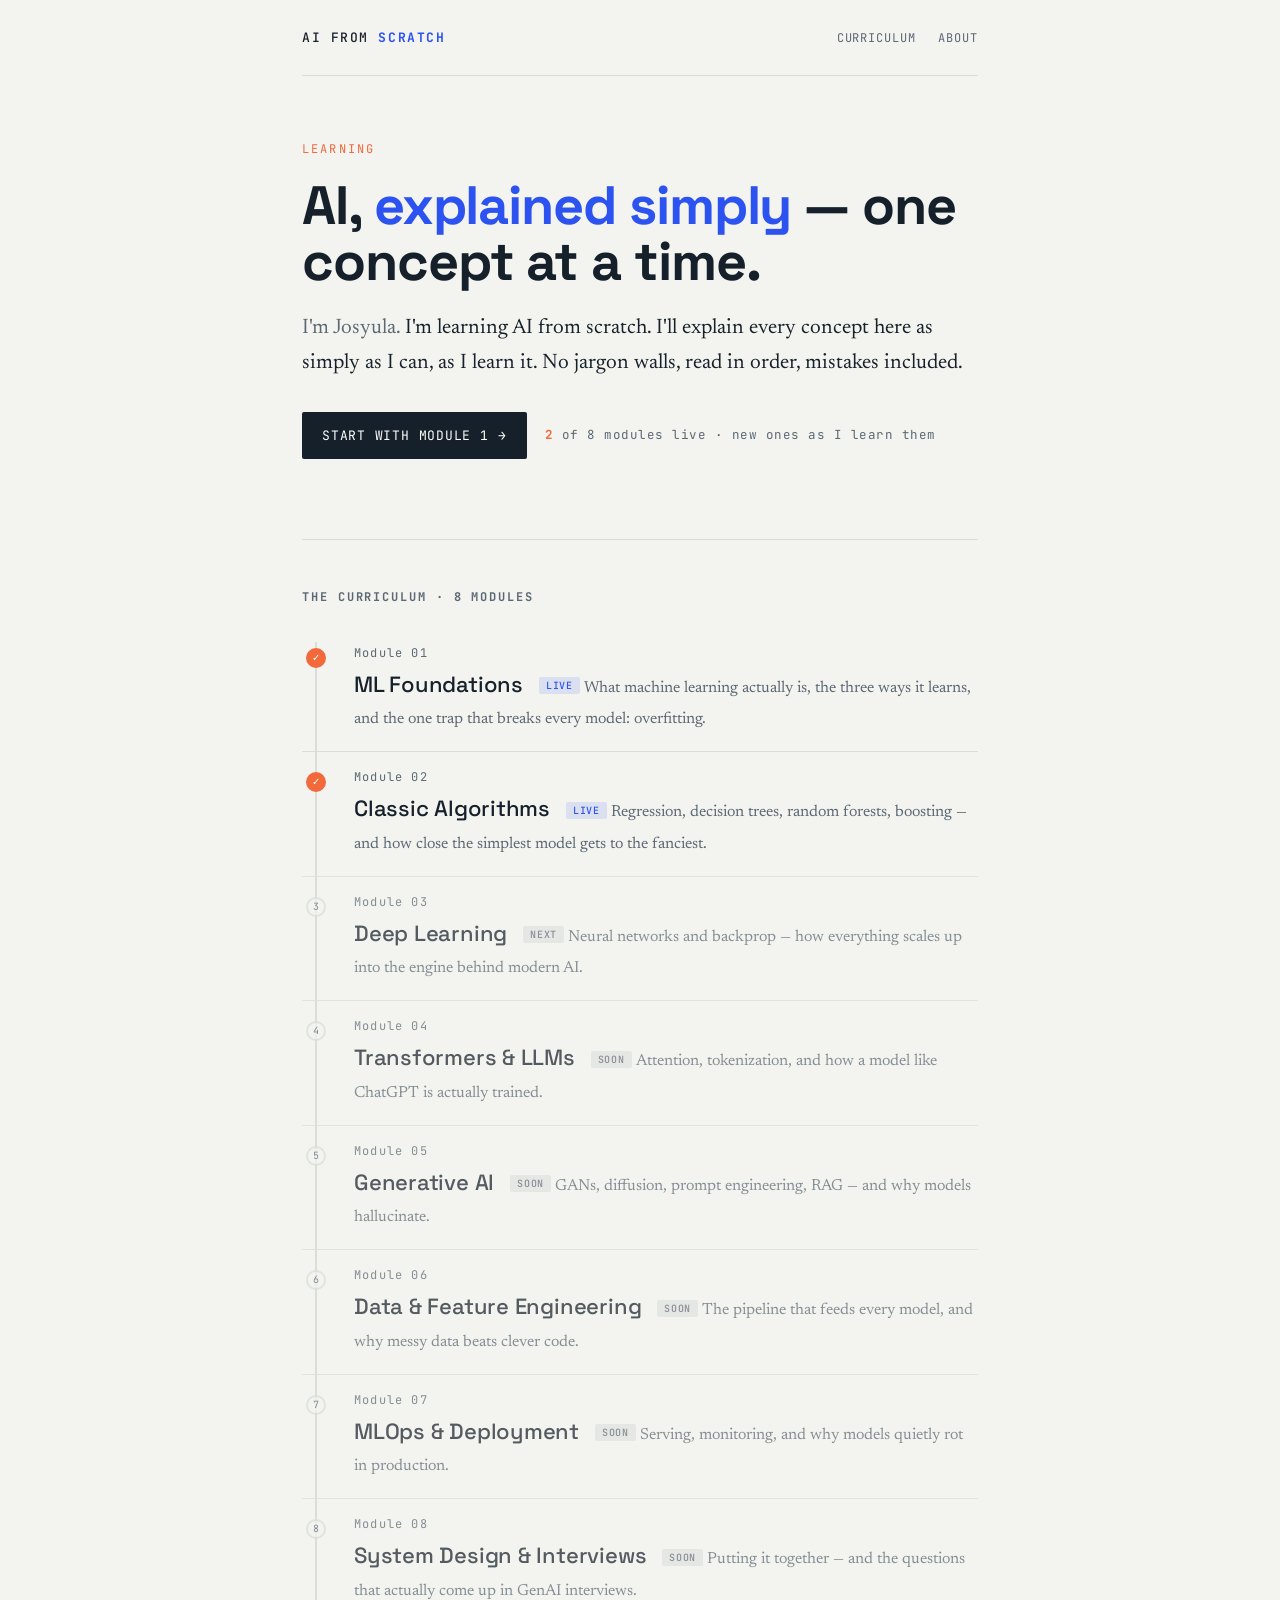
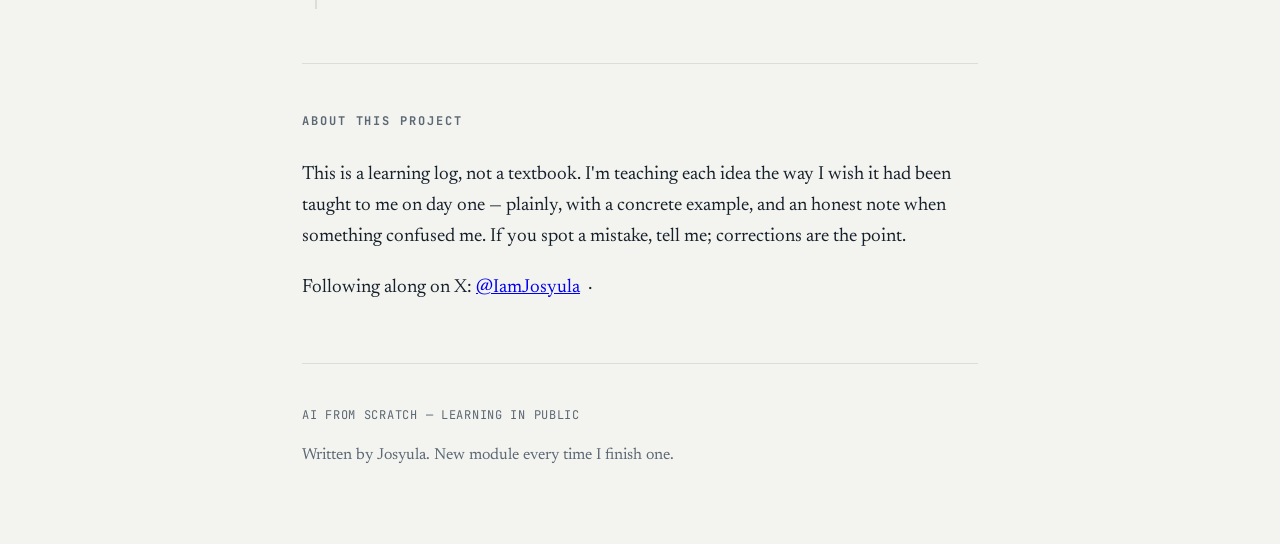
==== index.html @ a010feef "Revise author introduction in index.html Updated the eyebrow and by text to reflect the new author's" ====
<!DOCTYPE html>
<html lang="en">
<head>
<meta charset="utf-8">
<meta name="viewport" content="width=device-width, initial-scale=1">
<title>AI from scratch — explained simply | Josyula</title>
<meta name="description" content="Learning AI from zero, and writing up every concept in plain English. Read the curriculum in order.">
<meta property="og:title" content="AI from scratch — explained simply">
<meta property="og:description" content=" I'm learning AI from scratch. I'll explain every concept here as simply as I can, as I learn it. No jargon walls, read in order, mistakes included.">
<meta property="og:type" content="website">
<link rel="preconnect" href="https://fonts.googleapis.com">
<link rel="preconnect" href="https://fonts.gstatic.com" crossorigin>
<link href="https://fonts.googleapis.com/css2?family=Space+Grotesk:wght@500;700&family=Newsreader:ital,opsz,wght@0,6..72,400;0,6..72,500;1,6..72,400&family=JetBrains+Mono:wght@400;500&display=swap" rel="stylesheet">
<link rel="stylesheet" href="styles.css">
</head>
<body>
<div class="wrap">

  <header class="topbar">
    <a class="brand" href="index.html">AI&nbsp;from&nbsp;<b>scratch</b></a>
    <nav>
      <a href="#curriculum">Curriculum</a>
      <a href="#about">About</a>
    </nav>
  </header>

  <section class="hero">
    <p class="eyebrow">Learning</p>
    <h1>AI, <em>explained simply</em> — one concept at a time.</h1>
    <p class="lede">
      <span class="by">I'm Josyula.</span> I'm learning AI from scratch. I'll explain every concept here as simply as I can, as I learn it. No jargon walls, read in order, mistakes included.
    </p>
    <div class="hero-meta">
      <a class="cta" href="module-1.html">Start with Module 1 <span class="arr">→</span></a>
      <span class="progress-pill"><b>2</b> of 8 modules live · new ones as I learn them</span>
    </div>
  </section>

  <h2 class="sec-label" id="curriculum">The curriculum · 8 modules</h2>

  <nav class="route" aria-label="Curriculum modules">

    <a class="stop live" href="module-1.html">
      <span class="node">✓</span>
      <span class="mnum">Module 01</span>
      <span class="mtitle">ML Foundations <span class="tag live">Live</span></span>
      <span class="mdesc">What machine learning actually is, the three ways it learns, and the one trap that breaks every model: overfitting.</span>
    </a>

    <a class="stop live" href="module-2.html">
      <span class="node">✓</span>
      <span class="mnum">Module 02</span>
      <span class="mtitle">Classic Algorithms <span class="tag live">Live</span></span>
      <span class="mdesc">Regression, decision trees, random forests, boosting — and how close the simplest model gets to the fanciest.</span>
    </a>

    <span class="stop soon">
      <span class="node">3</span>
      <span class="mnum">Module 03</span>
      <span class="mtitle">Deep Learning <span class="tag soon">Next</span></span>
      <span class="mdesc">Neural networks and backprop — how everything scales up into the engine behind modern AI.</span>
    </span>

    <span class="stop soon">
      <span class="node">4</span>
      <span class="mnum">Module 04</span>
      <span class="mtitle">Transformers &amp; LLMs <span class="tag soon">Soon</span></span>
      <span class="mdesc">Attention, tokenization, and how a model like ChatGPT is actually trained.</span>
    </span>

    <span class="stop soon">
      <span class="node">5</span>
      <span class="mnum">Module 05</span>
      <span class="mtitle">Generative AI <span class="tag soon">Soon</span></span>
      <span class="mdesc">GANs, diffusion, prompt engineering, RAG — and why models hallucinate.</span>
    </span>

    <span class="stop soon">
      <span class="node">6</span>
      <span class="mnum">Module 06</span>
      <span class="mtitle">Data &amp; Feature Engineering <span class="tag soon">Soon</span></span>
      <span class="mdesc">The pipeline that feeds every model, and why messy data beats clever code.</span>
    </span>

    <span class="stop soon">
      <span class="node">7</span>
      <span class="mnum">Module 07</span>
      <span class="mtitle">MLOps &amp; Deployment <span class="tag soon">Soon</span></span>
      <span class="mdesc">Serving, monitoring, and why models quietly rot in production.</span>
    </span>

    <span class="stop soon">
      <span class="node">8</span>
      <span class="mnum">Module 08</span>
      <span class="mtitle">System Design &amp; Interviews <span class="tag soon">Soon</span></span>
      <span class="mdesc">Putting it together — and the questions that actually come up in GenAI interviews.</span>
    </span>

  </nav>

  <h2 class="sec-label" id="about">About this project</h2>
  <p>
    This is a learning log, not a textbook. I'm teaching each idea the way I wish it had
    been taught to me on day one — plainly, with a concrete example, and an honest note
    when something confused me. If you spot a mistake, tell me; corrections are the point.
  </p>
  <p>
    Following along on X: <a href="https://x.com">@IamJosyula</a> &nbsp;·&nbsp;
  </p>

  <footer>
    <p class="foot-mono">AI FROM SCRATCH — LEARNING IN PUBLIC</p>
    <p>Written by Josyula. New module every time I finish one.</p>
  </footer>

</div>
</body>
</html>
---- styles.css ----
/* ============================================================
   AI from scratch — design system
   Signature: the curriculum "route" — a vertical line where each
   module is a stop, filled when published, hollow when upcoming.
   Type: Space Grotesk (display) + Newsreader (reading) + JetBrains Mono (code/labels)
   ============================================================ */

:root {
  --bg:      #F3F4F0;   /* cool warm paper */
  --surface: #FCFDFB;   /* reading panels */
  --ink:     #16202A;   /* deep slate */
  --muted:   #5C6873;   /* captions, secondary */
  --accent:  #2C53F0;   /* signal blue — links, "live" */
  --warm:    #F2693C;   /* progress / done markers */
  --line:    #DBDED5;   /* hairlines */
  --code-bg: #161F2A;   /* dark code blocks */
  --code-fg: #E7EBF0;

  --maxw: 720px;
  --display: "Space Grotesk", ui-sans-serif, system-ui, sans-serif;
  --body: "Newsreader", Georgia, "Times New Roman", serif;
  --mono: "JetBrains Mono", ui-monospace, "SF Mono", Menlo, monospace;
}

* { box-sizing: border-box; }

html { scroll-behavior: smooth; }
@media (prefers-reduced-motion: reduce) {
  html { scroll-behavior: auto; }
  * { animation: none !important; transition: none !important; }
}

body {
  margin: 0;
  background: var(--bg);
  color: var(--ink);
  font-family: var(--body);
  font-size: 19px;
  line-height: 1.65;
  -webkit-font-smoothing: antialiased;
}

.wrap { max-width: var(--maxw); margin: 0 auto; padding: 0 22px; }

/* ---------- top bar ---------- */
.topbar {
  display: flex; align-items: baseline; justify-content: space-between;
  padding: 22px 0; border-bottom: 1px solid var(--line);
}
.brand {
  font-family: var(--mono);
  font-size: 13px; letter-spacing: 0.12em; text-transform: uppercase;
  color: var(--ink); text-decoration: none; font-weight: 500;
}
.brand b { color: var(--accent); }
.topbar nav a {
  font-family: var(--mono); font-size: 12px; letter-spacing: 0.08em;
  text-transform: uppercase; color: var(--muted); text-decoration: none;
  margin-left: 18px;
}
.topbar nav a:hover { color: var(--accent); }

/* ---------- hero ---------- */
.hero { padding: 64px 0 40px; }
.eyebrow {
  font-family: var(--mono); font-size: 12px; letter-spacing: 0.18em;
  text-transform: uppercase; color: var(--warm); margin: 0 0 18px;
}
.hero h1 {
  font-family: var(--display); font-weight: 700;
  font-size: clamp(34px, 6vw, 54px); line-height: 1.04;
  letter-spacing: -0.02em; margin: 0 0 22px;
}
.hero h1 em { font-style: normal; color: var(--accent); }
.lede { font-size: 21px; color: var(--ink); margin: 0 0 30px; max-width: 60ch; }
.lede .by { color: var(--muted); }

.hero-meta { display: flex; align-items: center; gap: 18px; flex-wrap: wrap; }
.cta {
  display: inline-flex; align-items: center; gap: 9px;
  background: var(--ink); color: var(--surface); text-decoration: none;
  font-family: var(--mono); font-size: 13px; letter-spacing: 0.06em;
  text-transform: uppercase; padding: 13px 20px; border-radius: 2px;
  transition: background .15s ease;
}
.cta:hover { background: var(--accent); }
.cta .arr { transition: transform .15s ease; }
.cta:hover .arr { transform: translateX(3px); }
.progress-pill {
  font-family: var(--mono); font-size: 12.5px; letter-spacing: 0.04em;
  color: var(--muted);
}
.progress-pill b { color: var(--warm); }

/* ---------- section heading ---------- */
.sec-label {
  font-family: var(--mono); font-size: 12px; letter-spacing: 0.16em;
  text-transform: uppercase; color: var(--muted);
  padding: 48px 0 8px; border-top: 1px solid var(--line); margin-top: 40px;
}

/* ---------- the route (signature) ---------- */
.route { list-style: none; margin: 12px 0 20px; padding: 0; position: relative; }
.route::before {
  content: ""; position: absolute; left: 13px; top: 14px; bottom: 14px;
  width: 2px; background: var(--line);
}
.stop {
  position: relative; padding: 16px 0 16px 52px; display: block;
  text-decoration: none; color: inherit; border-bottom: 1px dashed transparent;
}
.stop + .stop { border-top: 1px solid var(--line); }
.node {
  position: absolute; left: 4px; top: 20px; width: 20px; height: 20px;
  border-radius: 50%; background: var(--bg); border: 2px solid var(--line);
  display: grid; place-items: center;
  font-family: var(--mono); font-size: 10px; color: var(--muted); z-index: 1;
}
.stop.live .node { background: var(--warm); border-color: var(--warm); color: #fff; }
.stop .mnum {
  font-family: var(--mono); font-size: 12px; letter-spacing: 0.1em;
  color: var(--muted); display: block; margin-bottom: 2px;
}
.stop .mtitle {
  font-family: var(--display); font-weight: 500; font-size: 22px;
  letter-spacing: -0.01em;
}
.stop .mdesc { color: var(--muted); font-size: 16px; margin-top: 2px; }
.stop.live { cursor: pointer; }
.stop.live:hover .mtitle { color: var(--accent); }
.stop.soon { opacity: 0.72; }
.tag {
  font-family: var(--mono); font-size: 10px; letter-spacing: 0.08em;
  text-transform: uppercase; padding: 2px 7px; border-radius: 2px;
  vertical-align: middle; margin-left: 10px;
}
.tag.live { background: rgba(44,83,240,.12); color: var(--accent); }
.tag.soon { background: rgba(92,104,115,.12); color: var(--muted); }

/* ---------- module page ---------- */
.mhead { padding: 56px 0 8px; }
.mhead .kicker {
  font-family: var(--mono); font-size: 12px; letter-spacing: 0.16em;
  text-transform: uppercase; color: var(--warm); margin-bottom: 14px;
}
.mhead h1 {
  font-family: var(--display); font-weight: 700;
  font-size: clamp(30px, 5vw, 44px); letter-spacing: -0.02em;
  line-height: 1.06; margin: 0 0 16px;
}
.mhead .stand { font-size: 20px; color: var(--muted); max-width: 60ch; }

article h2 {
  font-family: var(--display); font-weight: 700; font-size: 26px;
  letter-spacing: -0.01em; margin: 46px 0 12px; padding-top: 8px;
}
article h3 {
  font-family: var(--display); font-weight: 500; font-size: 20px;
  margin: 28px 0 6px;
}
article p { margin: 0 0 18px; }
article strong { font-weight: 600; }
article em { color: var(--muted); font-style: italic; }
.callout {
  border-left: 3px solid var(--warm); background: var(--surface);
  padding: 14px 18px; margin: 22px 0; border-radius: 0 3px 3px 0;
  font-size: 17.5px;
}
.callout b { color: var(--warm); }

/* code */
pre {
  background: var(--code-bg); color: var(--code-fg); border-radius: 5px;
  padding: 18px 20px; overflow-x: auto; margin: 22px 0;
  font-family: var(--mono); font-size: 13.5px; line-height: 1.6;
}
code { font-family: var(--mono); font-size: 0.86em; }
p code, li code { background: rgba(44,83,240,.10); color: var(--accent); padding: 1px 5px; border-radius: 3px; }
pre code { background: none; color: inherit; padding: 0; }

/* the output table look */
.result { font-family: var(--mono); font-size: 13px; }

/* Q&A */
.qa { border-top: 1px solid var(--line); padding: 18px 0; }
.qa .q { font-family: var(--display); font-weight: 500; font-size: 18px; margin: 0 0 8px; }
.qa .q::before { content: "Q "; color: var(--warm); font-family: var(--mono); font-size: 13px; }
.qa .a { margin: 0; color: var(--ink); }

/* module nav */
.mnav { display: flex; justify-content: space-between; gap: 14px;
  border-top: 1px solid var(--line); margin-top: 50px; padding: 26px 0 10px; }
.mnav a {
  font-family: var(--mono); font-size: 12.5px; letter-spacing: 0.04em;
  color: var(--accent); text-decoration: none;
}
.mnav a:hover { text-decoration: underline; }
.mnav span { color: var(--muted); font-family: var(--mono); font-size: 12.5px; }

/* ---------- footer ---------- */
footer {
  border-top: 1px solid var(--line); margin-top: 60px; padding: 30px 0 60px;
  color: var(--muted); font-size: 16px;
}
footer a { color: var(--accent); text-decoration: none; }
footer a:hover { text-decoration: underline; }
.foot-mono { font-family: var(--mono); font-size: 12px; letter-spacing: 0.06em; }

/* focus visibility */
a:focus-visible, .cta:focus-visible {
  outline: 2px solid var(--accent); outline-offset: 3px; border-radius: 2px;
}

@media (max-width: 540px) {
  body { font-size: 18px; }
  .topbar nav a:first-child { margin-left: 0; }
  .hero { padding: 44px 0 30px; }
}
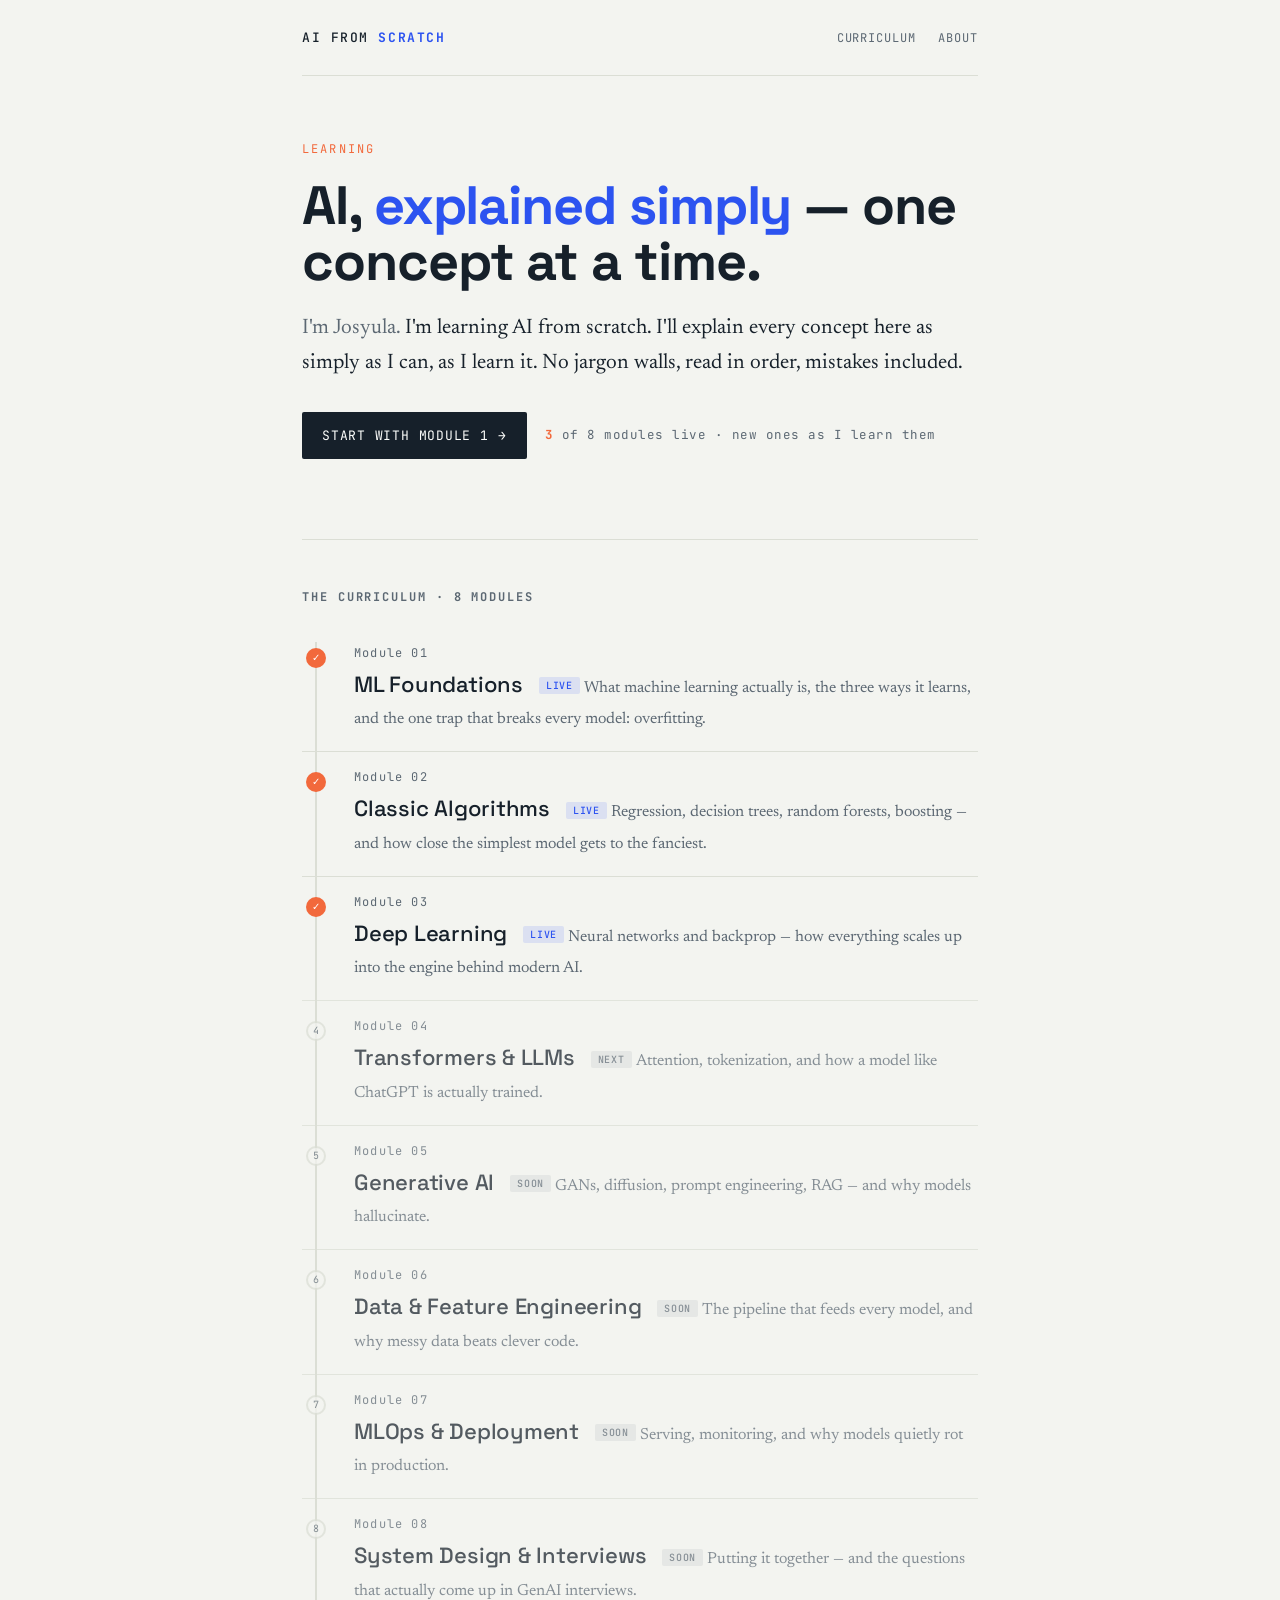
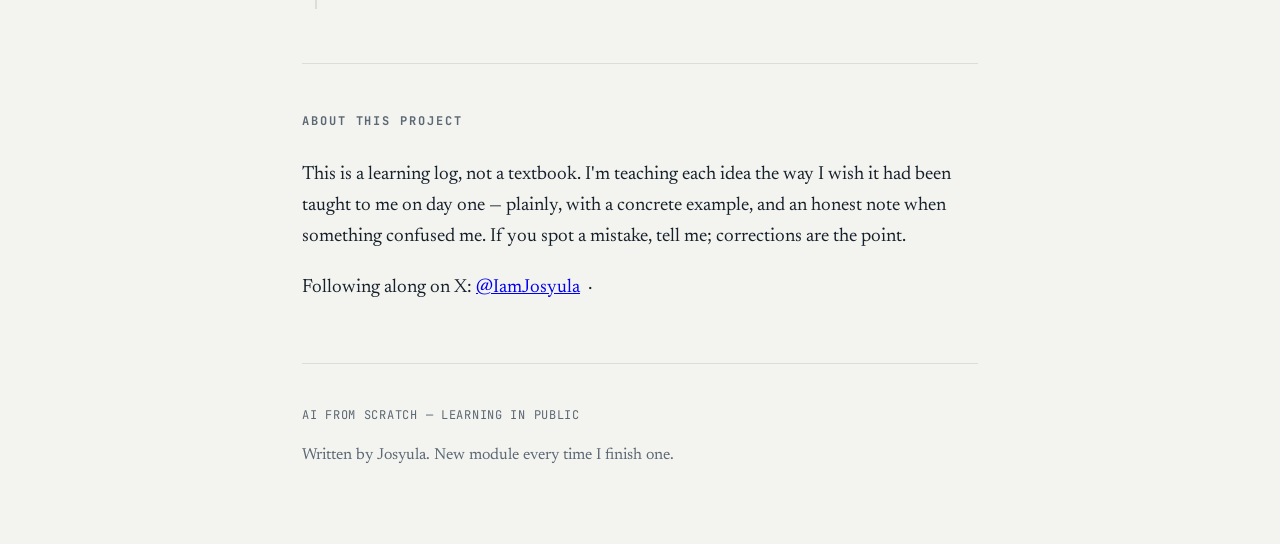
==== commit 9dab5a59: "Add Module 3: Deep Learning with runnable neural-nets notebook Publish the next curriculum lesson — " ====
--- a/index.html
+++ b/index.html
@@ -32,7 +32,7 @@
     </p>
     <div class="hero-meta">
       <a class="cta" href="module-1.html">Start with Module 1 <span class="arr">→</span></a>
-      <span class="progress-pill"><b>2</b> of 8 modules live · new ones as I learn them</span>
+      <span class="progress-pill"><b>3</b> of 8 modules live · new ones as I learn them</span>
     </div>
   </section>
 
@@ -54,17 +54,17 @@
       <span class="mdesc">Regression, decision trees, random forests, boosting — and how close the simplest model gets to the fanciest.</span>
     </a>
 
-    <span class="stop soon">
-      <span class="node">3</span>
+    <a class="stop live" href="module-3.html">
+      <span class="node">✓</span>
       <span class="mnum">Module 03</span>
-      <span class="mtitle">Deep Learning <span class="tag soon">Next</span></span>
+      <span class="mtitle">Deep Learning <span class="tag live">Live</span></span>
       <span class="mdesc">Neural networks and backprop — how everything scales up into the engine behind modern AI.</span>
-    </span>
+    </a>
 
     <span class="stop soon">
       <span class="node">4</span>
       <span class="mnum">Module 04</span>
-      <span class="mtitle">Transformers &amp; LLMs <span class="tag soon">Soon</span></span>
+      <span class="mtitle">Transformers &amp; LLMs <span class="tag soon">Next</span></span>
       <span class="mdesc">Attention, tokenization, and how a model like ChatGPT is actually trained.</span>
     </span>
 
@@ -105,7 +105,7 @@
     when something confused me. If you spot a mistake, tell me; corrections are the point.
   </p>
   <p>
-    Following along on X: <a href="https://x.com">@IamJosyula</a> &nbsp;·&nbsp;
+    Following along on X: <a href="https://x.com/IamJosyula">@IamJosyula</a> &nbsp;·&nbsp;
   </p>
 
   <footer>
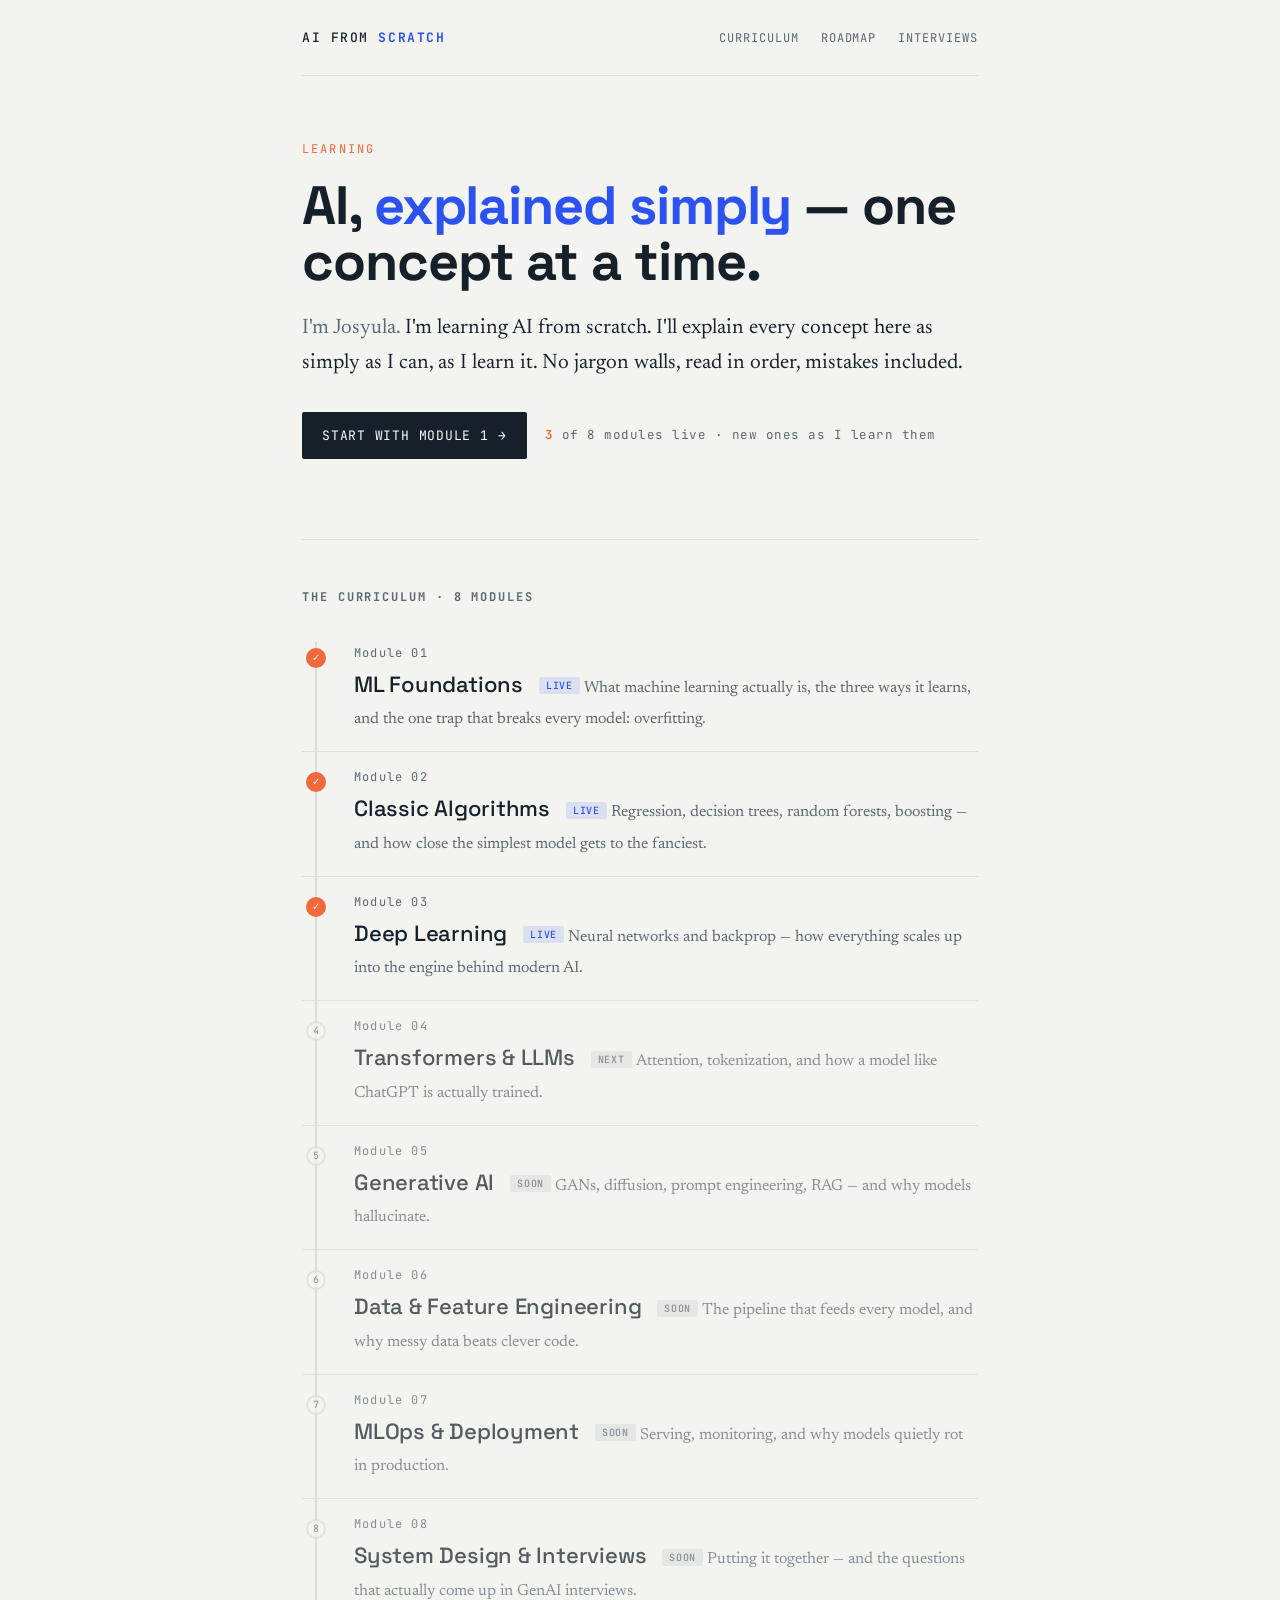
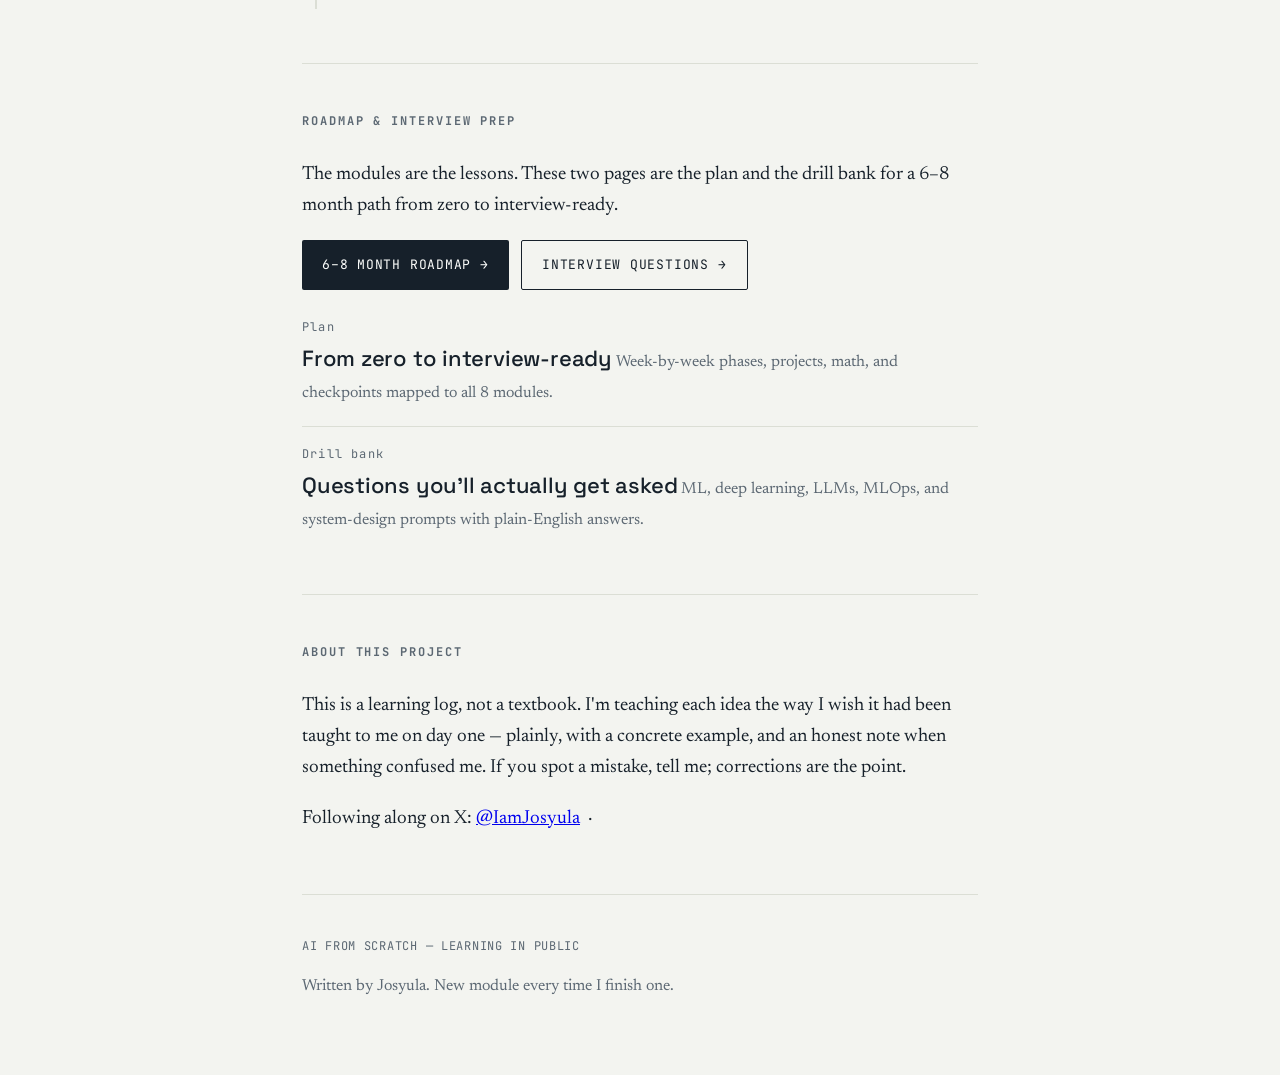
==== commit 67f8be4a: "Add roadmap and interview-questions pages linked from home Publish a 6–8 month interview-ready learn" ====
--- a/index.html
+++ b/index.html
@@ -20,7 +20,8 @@
     <a class="brand" href="index.html">AI&nbsp;from&nbsp;<b>scratch</b></a>
     <nav>
       <a href="#curriculum">Curriculum</a>
-      <a href="#about">About</a>
+      <a href="roadmap.html">Roadmap</a>
+      <a href="interview.html">Interviews</a>
     </nav>
   </header>
 
@@ -98,6 +99,28 @@
 
   </nav>
 
+  <h2 class="sec-label" id="plan">Roadmap &amp; interview prep</h2>
+  <p>
+    The modules are the lessons. These two pages are the plan and the drill bank for a
+    6–8 month path from zero to interview-ready.
+  </p>
+  <div class="cta-row">
+    <a class="cta" href="roadmap.html">6–8 month roadmap <span class="arr">→</span></a>
+    <a class="cta secondary" href="interview.html">Interview questions <span class="arr">→</span></a>
+  </div>
+  <div>
+    <a class="link-block" href="roadmap.html">
+      <span class="mnum">Plan</span>
+      <span class="mtitle">From zero to interview-ready</span>
+      <span class="mdesc">Week-by-week phases, projects, math, and checkpoints mapped to all 8 modules.</span>
+    </a>
+    <a class="link-block" href="interview.html">
+      <span class="mnum">Drill bank</span>
+      <span class="mtitle">Questions you’ll actually get asked</span>
+      <span class="mdesc">ML, deep learning, LLMs, MLOps, and system-design prompts with plain-English answers.</span>
+    </a>
+  </div>
+
   <h2 class="sec-label" id="about">About this project</h2>
   <p>
     This is a learning log, not a textbook. I'm teaching each idea the way I wish it had
--- a/styles.css
+++ b/styles.css
@@ -206,6 +206,67 @@
 footer a:hover { text-decoration: underline; }
 .foot-mono { font-family: var(--mono); font-size: 12px; letter-spacing: 0.06em; }
 
+/* ---------- roadmap / interview pages ---------- */
+.toc {
+  list-style: none; margin: 8px 0 28px; padding: 0;
+  border: 1px solid var(--line); background: var(--surface);
+  padding: 14px 18px;
+}
+.toc li {
+  font-family: var(--mono); font-size: 13px; letter-spacing: 0.02em;
+  padding: 6px 0; border-top: 1px solid var(--line);
+}
+.toc li:first-child { border-top: none; }
+.toc a { color: var(--accent); text-decoration: none; }
+.toc a:hover { text-decoration: underline; }
+
+.plan-list {
+  margin: 0 0 18px; padding-left: 1.15em;
+}
+.plan-list li { margin: 0 0 8px; }
+
+.phase-meta {
+  display: inline-block; margin-left: 8px;
+  font-family: var(--mono); font-size: 12px; font-weight: 500;
+  letter-spacing: 0.04em; color: var(--muted); vertical-align: middle;
+}
+
+.source-link {
+  float: right; font-family: var(--mono); font-size: 12px; font-weight: 500;
+  letter-spacing: 0.04em; color: var(--accent); text-decoration: none;
+  margin-top: 8px;
+}
+.source-link:hover { text-decoration: underline; }
+
+.topic-note {
+  color: var(--muted); font-size: 17px; margin: -4px 0 18px;
+}
+
+.cta-row {
+  display: flex; flex-wrap: wrap; gap: 12px; margin: 8px 0 10px;
+}
+.cta.secondary {
+  background: transparent; color: var(--ink);
+  border: 1px solid var(--ink);
+}
+.cta.secondary:hover { background: var(--ink); color: var(--surface); }
+
+.link-block {
+  display: block; text-decoration: none; color: inherit;
+  padding: 18px 0; border-top: 1px solid var(--line);
+}
+.link-block:first-of-type { border-top: none; }
+.link-block .mnum {
+  font-family: var(--mono); font-size: 12px; letter-spacing: 0.1em;
+  color: var(--muted); display: block; margin-bottom: 2px;
+}
+.link-block .mtitle {
+  font-family: var(--display); font-weight: 500; font-size: 22px;
+  letter-spacing: -0.01em; color: var(--ink);
+}
+.link-block:hover .mtitle { color: var(--accent); }
+.link-block .mdesc { color: var(--muted); font-size: 16px; margin-top: 2px; }
+
 /* focus visibility */
 a:focus-visible, .cta:focus-visible {
   outline: 2px solid var(--accent); outline-offset: 3px; border-radius: 2px;
@@ -213,6 +274,8 @@
 
 @media (max-width: 540px) {
   body { font-size: 18px; }
+  .topbar nav a { margin-left: 12px; font-size: 11px; }
   .topbar nav a:first-child { margin-left: 0; }
   .hero { padding: 44px 0 30px; }
-}
+  .source-link { float: none; display: block; margin: 0 0 8px; }
+}
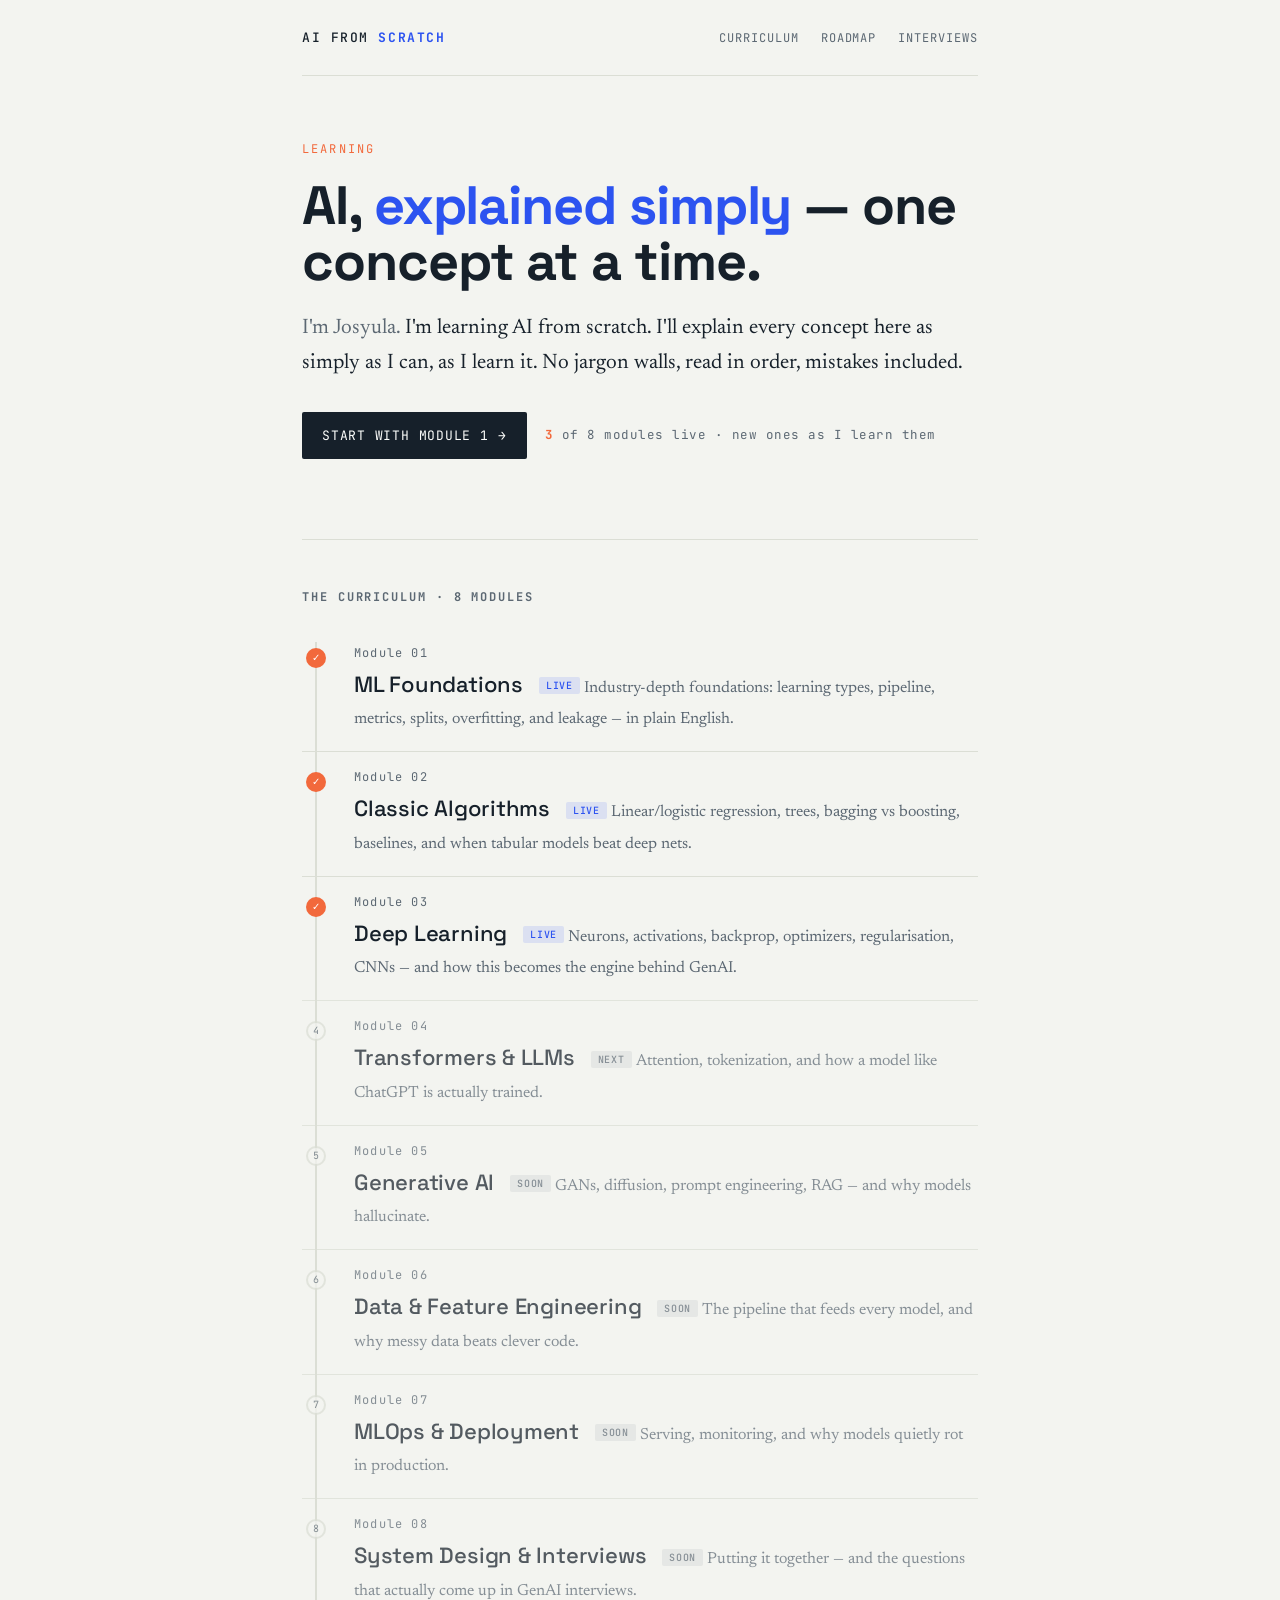
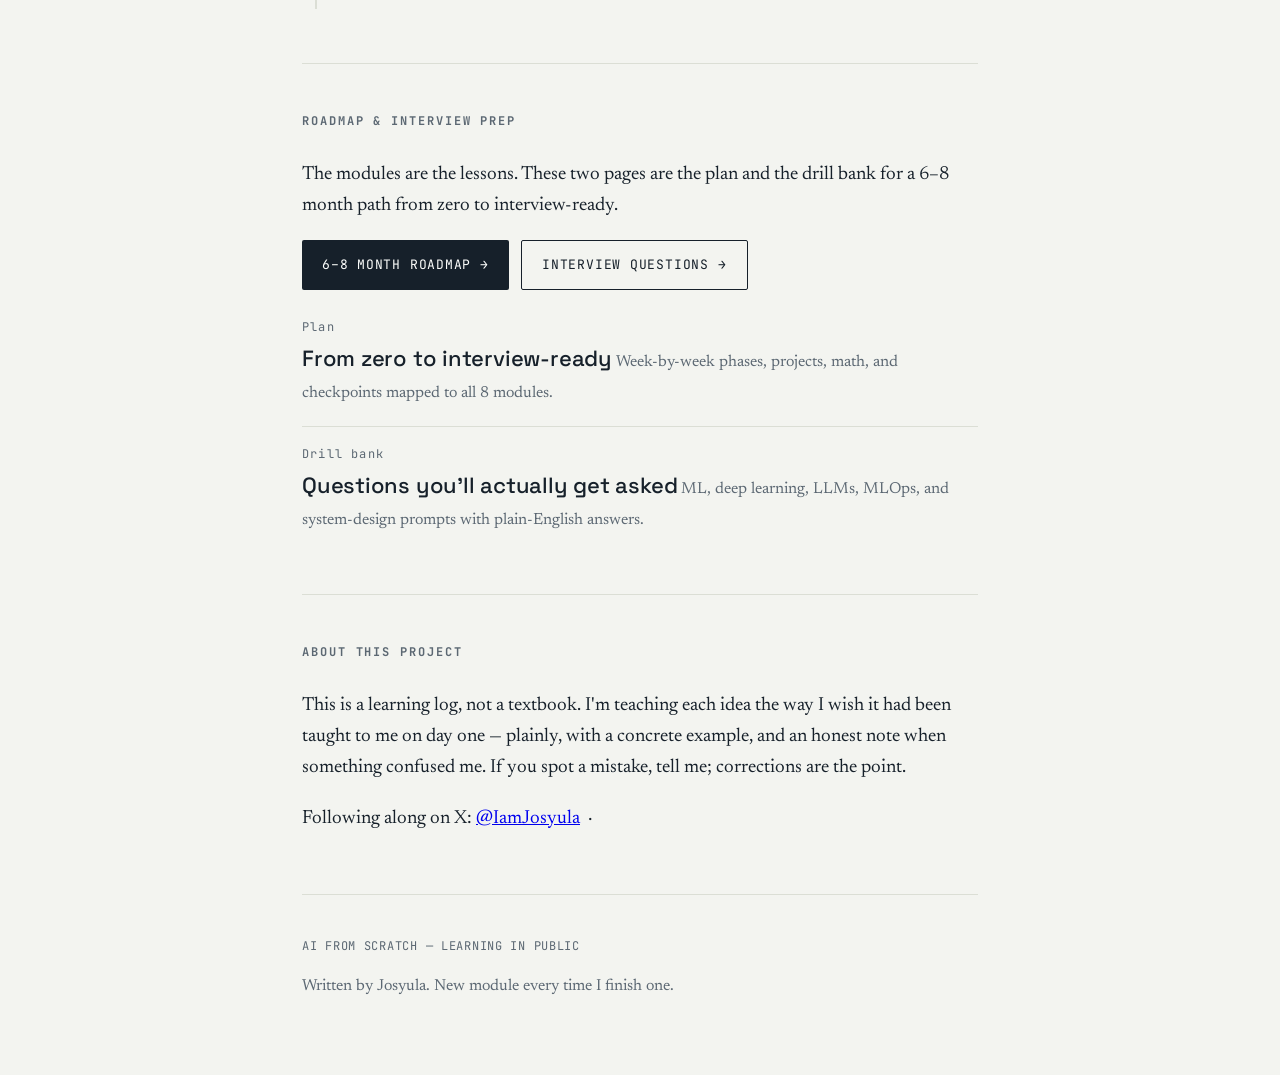
==== commit 0d736f1c: "Revamp Modules 1–3 with industry-depth, plain-English notes Expand foundations (pipeline, metrics, l" ====
--- a/index.html
+++ b/index.html
@@ -45,21 +45,21 @@
       <span class="node">✓</span>
       <span class="mnum">Module 01</span>
       <span class="mtitle">ML Foundations <span class="tag live">Live</span></span>
-      <span class="mdesc">What machine learning actually is, the three ways it learns, and the one trap that breaks every model: overfitting.</span>
+      <span class="mdesc">Industry-depth foundations: learning types, pipeline, metrics, splits, overfitting, and leakage — in plain English.</span>
     </a>
 
     <a class="stop live" href="module-2.html">
       <span class="node">✓</span>
       <span class="mnum">Module 02</span>
       <span class="mtitle">Classic Algorithms <span class="tag live">Live</span></span>
-      <span class="mdesc">Regression, decision trees, random forests, boosting — and how close the simplest model gets to the fanciest.</span>
+      <span class="mdesc">Linear/logistic regression, trees, bagging vs boosting, baselines, and when tabular models beat deep nets.</span>
     </a>
 
     <a class="stop live" href="module-3.html">
       <span class="node">✓</span>
       <span class="mnum">Module 03</span>
       <span class="mtitle">Deep Learning <span class="tag live">Live</span></span>
-      <span class="mdesc">Neural networks and backprop — how everything scales up into the engine behind modern AI.</span>
+      <span class="mdesc">Neurons, activations, backprop, optimizers, regularisation, CNNs — and how this becomes the engine behind GenAI.</span>
     </a>
 
     <span class="stop soon">
--- a/styles.css
+++ b/styles.css
@@ -168,6 +168,22 @@
 }
 .callout b { color: var(--warm); }
 
+/* Colab / run CTA */
+.run-btn {
+  display: inline-flex; align-items: center; gap: 10px;
+  margin: 8px 0 6px; padding: 12px 18px;
+  background: var(--accent); color: #fff; text-decoration: none;
+  font-family: var(--mono); font-size: 13px; letter-spacing: 0.04em;
+  text-transform: uppercase; border-radius: 2px;
+  transition: filter .15s ease;
+}
+.run-btn:hover { filter: brightness(1.08); }
+.run-btn .play { font-size: 12px; }
+.run-note {
+  font-family: var(--mono); font-size: 12.5px; letter-spacing: 0.02em;
+  color: var(--muted); margin: 0 0 18px;
+}
+
 /* code */
 pre {
   background: var(--code-bg); color: var(--code-fg); border-radius: 5px;
@@ -267,6 +283,36 @@
 .link-block:hover .mtitle { color: var(--accent); }
 .link-block .mdesc { color: var(--muted); font-size: 16px; margin-top: 2px; }
 
+/* concept checklist (roadmap) */
+.concept-list {
+  margin: 12px 0 22px;
+  border-top: 1px solid var(--line);
+}
+.concept {
+  display: flex; align-items: baseline; justify-content: space-between;
+  gap: 14px; flex-wrap: wrap;
+  padding: 11px 0;
+  border-bottom: 1px solid var(--line);
+}
+.concept-name {
+  flex: 1 1 220px;
+  font-size: 17px;
+  line-height: 1.4;
+}
+.concept-links {
+  flex: 0 0 auto;
+  display: inline-flex; align-items: center; gap: 12px;
+  font-family: var(--mono); font-size: 12px; letter-spacing: 0.04em;
+  text-transform: uppercase;
+}
+.concept-links a {
+  color: var(--accent); text-decoration: none;
+}
+.concept-links a:hover { text-decoration: underline; }
+.soon-label {
+  color: var(--muted);
+}
+
 /* focus visibility */
 a:focus-visible, .cta:focus-visible {
   outline: 2px solid var(--accent); outline-offset: 3px; border-radius: 2px;
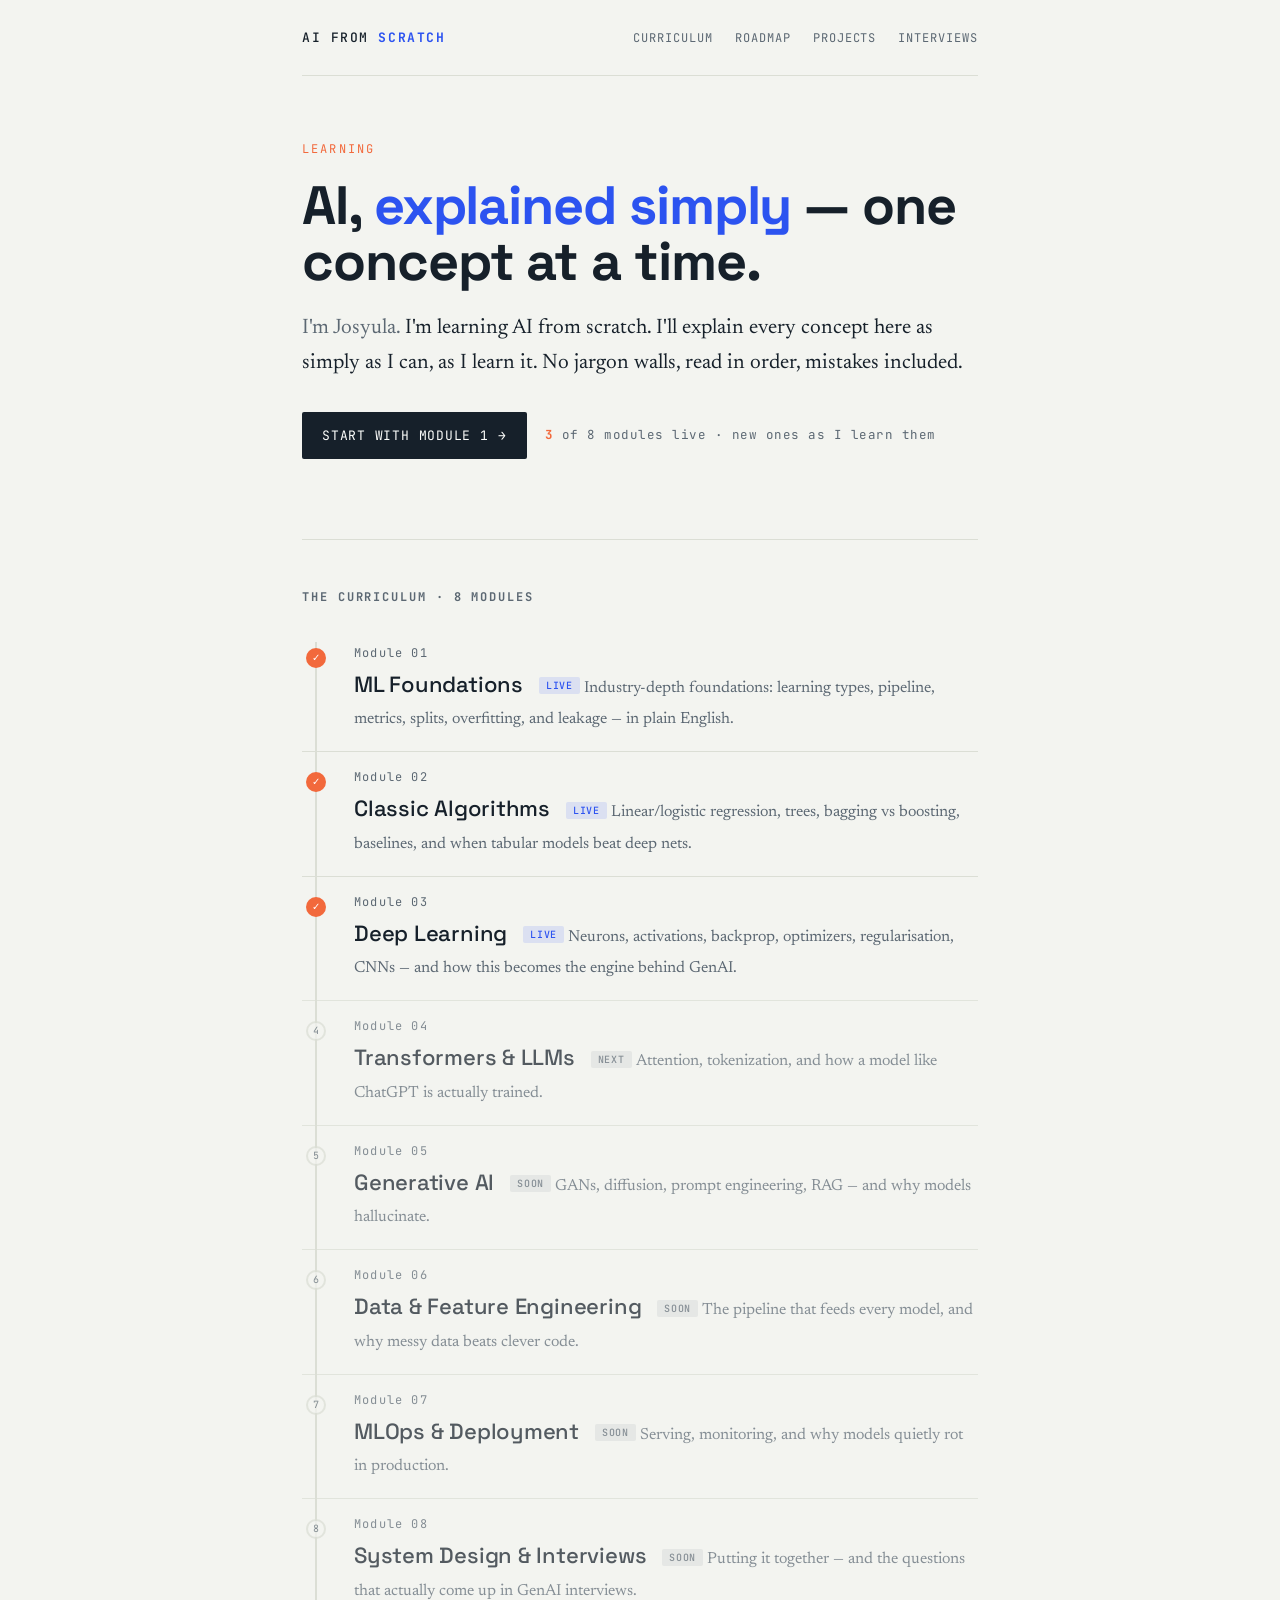
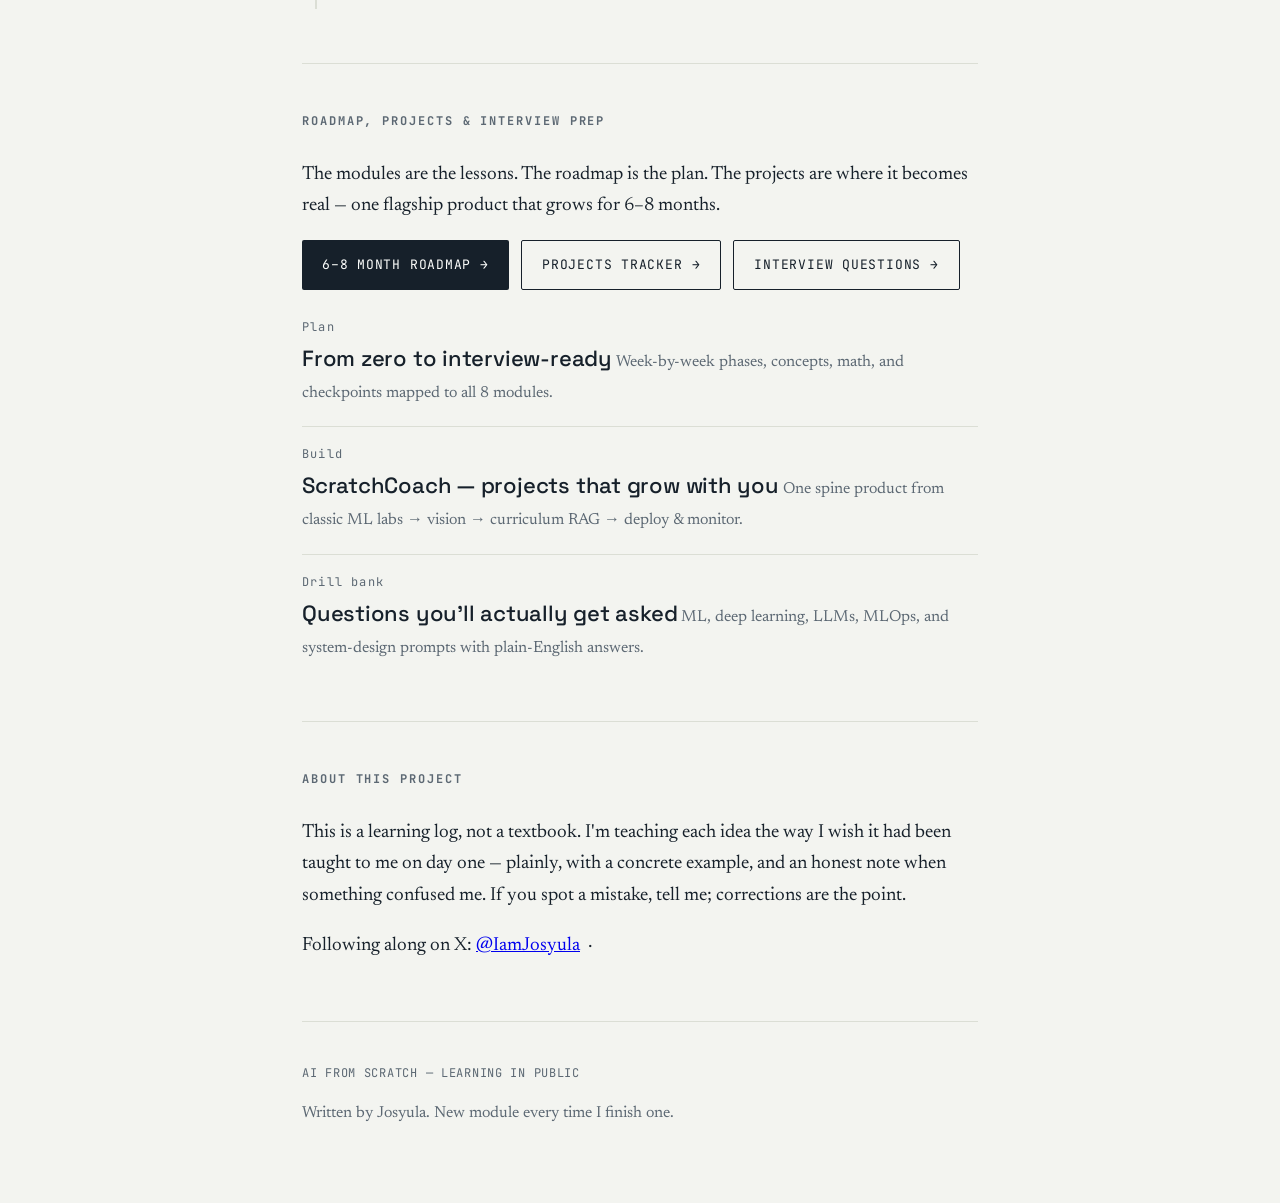
==== commit 1a1fafa9: "Add ScratchCoach projects tracker linked from the site Introduce a flagship spine project with miles" ====
--- a/index.html
+++ b/index.html
@@ -21,6 +21,7 @@
     <nav>
       <a href="#curriculum">Curriculum</a>
       <a href="roadmap.html">Roadmap</a>
+      <a href="projects.html">Projects</a>
       <a href="interview.html">Interviews</a>
     </nav>
   </header>
@@ -99,20 +100,26 @@
 
   </nav>
 
-  <h2 class="sec-label" id="plan">Roadmap &amp; interview prep</h2>
+  <h2 class="sec-label" id="plan">Roadmap, projects &amp; interview prep</h2>
   <p>
-    The modules are the lessons. These two pages are the plan and the drill bank for a
-    6–8 month path from zero to interview-ready.
+    The modules are the lessons. The roadmap is the plan. The projects are where it becomes
+    real — one flagship product that grows for 6–8 months.
   </p>
   <div class="cta-row">
     <a class="cta" href="roadmap.html">6–8 month roadmap <span class="arr">→</span></a>
+    <a class="cta secondary" href="projects.html">Projects tracker <span class="arr">→</span></a>
     <a class="cta secondary" href="interview.html">Interview questions <span class="arr">→</span></a>
   </div>
   <div>
     <a class="link-block" href="roadmap.html">
       <span class="mnum">Plan</span>
       <span class="mtitle">From zero to interview-ready</span>
-      <span class="mdesc">Week-by-week phases, projects, math, and checkpoints mapped to all 8 modules.</span>
+      <span class="mdesc">Week-by-week phases, concepts, math, and checkpoints mapped to all 8 modules.</span>
+    </a>
+    <a class="link-block" href="projects.html">
+      <span class="mnum">Build</span>
+      <span class="mtitle">ScratchCoach — projects that grow with you</span>
+      <span class="mdesc">One spine product from classic ML labs → vision → curriculum RAG → deploy &amp; monitor.</span>
     </a>
     <a class="link-block" href="interview.html">
       <span class="mnum">Drill bank</span>
--- a/styles.css
+++ b/styles.css
@@ -320,6 +320,8 @@
 
 @media (max-width: 540px) {
   body { font-size: 18px; }
+  .topbar { flex-wrap: wrap; gap: 10px; }
+  .topbar nav { display: flex; flex-wrap: wrap; gap: 4px 0; }
   .topbar nav a { margin-left: 12px; font-size: 11px; }
   .topbar nav a:first-child { margin-left: 0; }
   .hero { padding: 44px 0 30px; }
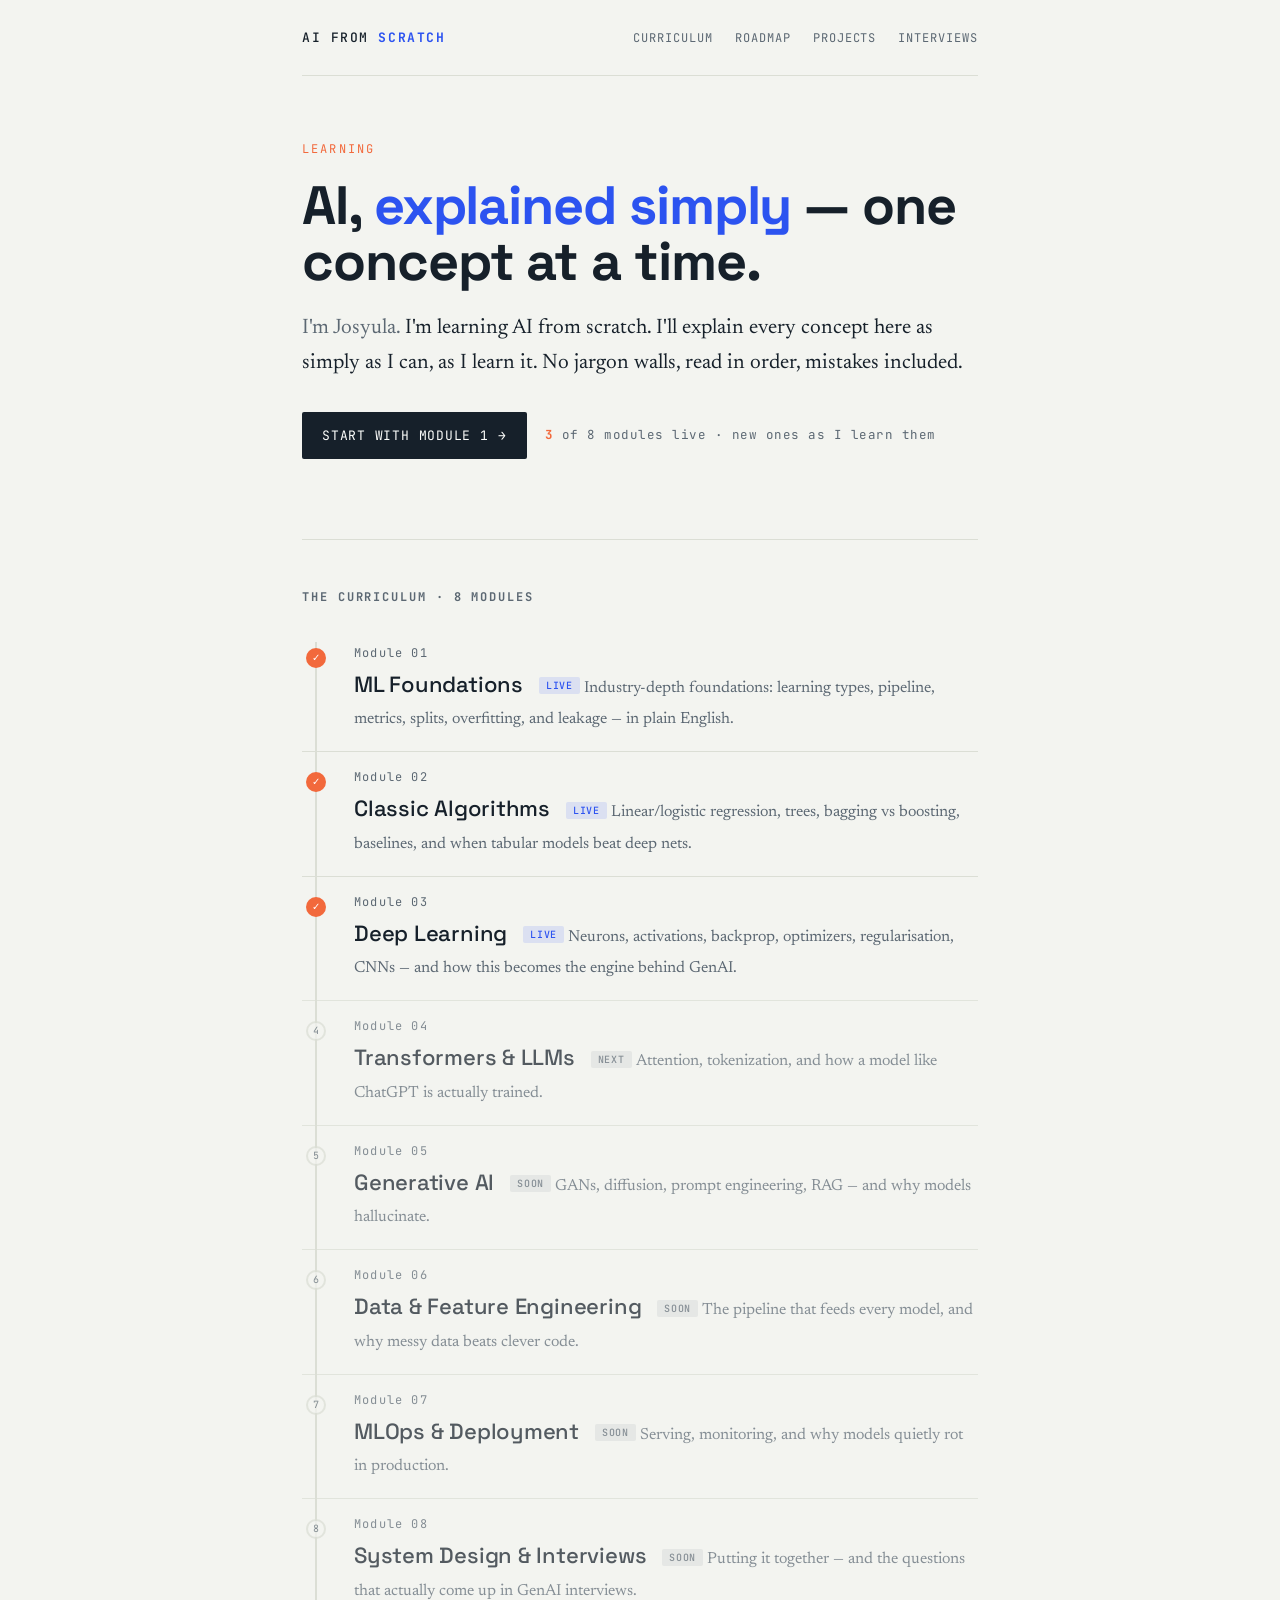
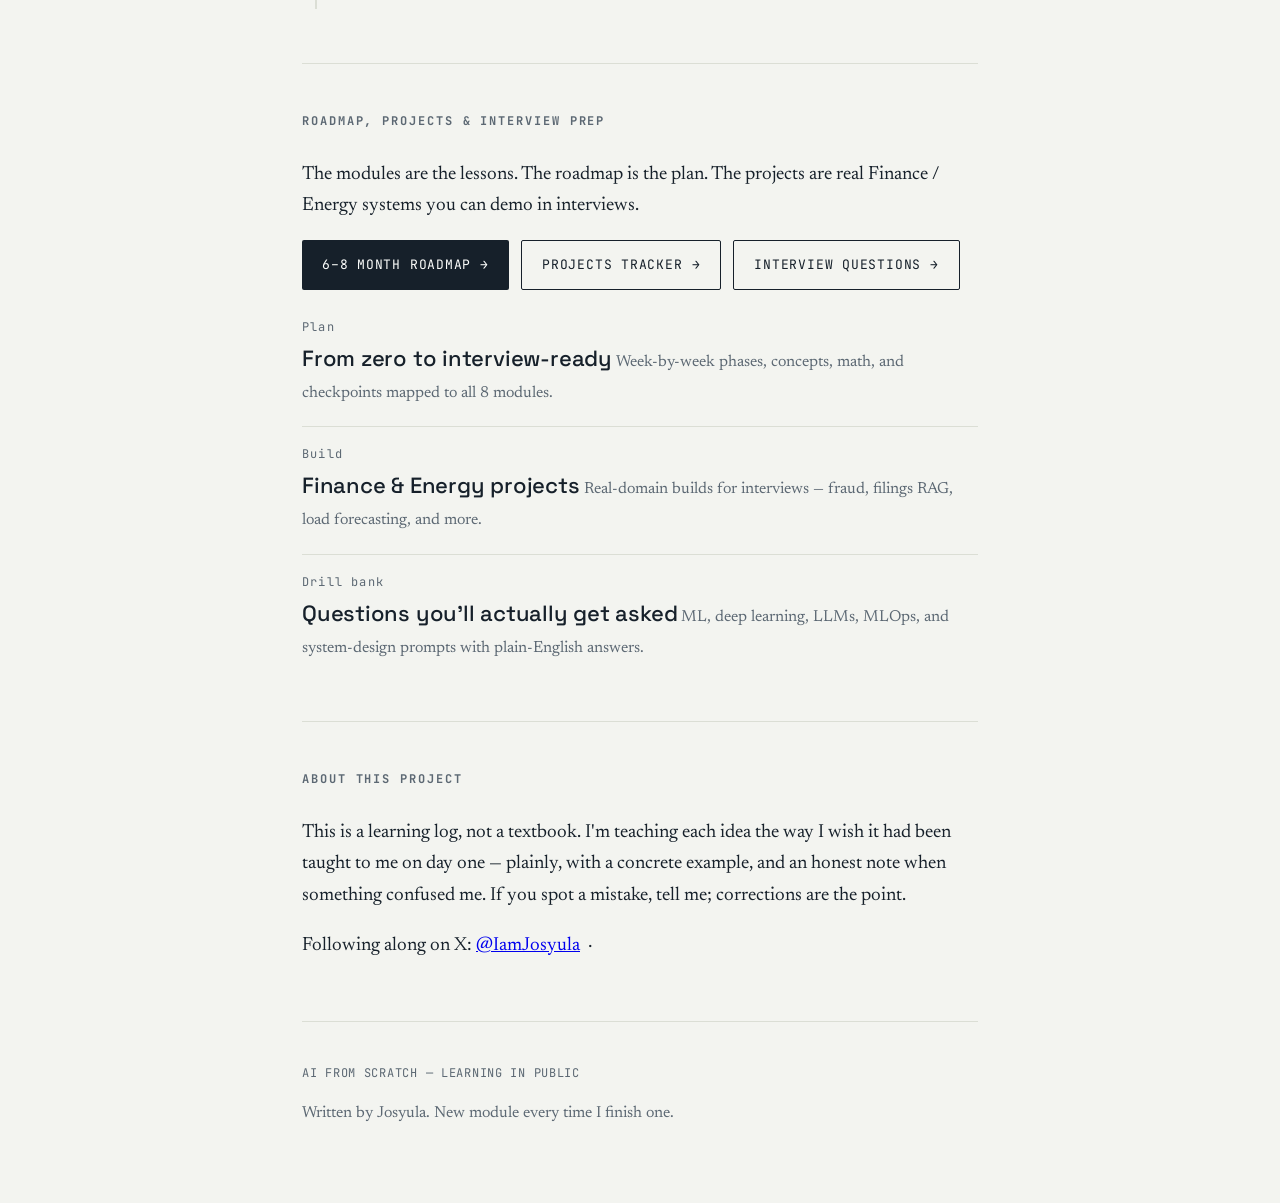
==== commit a803f77e: "Replace curriculum spine with Finance and Energy project track Retarget the projects page toward int" ====
--- a/index.html
+++ b/index.html
@@ -102,8 +102,8 @@
 
   <h2 class="sec-label" id="plan">Roadmap, projects &amp; interview prep</h2>
   <p>
-    The modules are the lessons. The roadmap is the plan. The projects are where it becomes
-    real — one flagship product that grows for 6–8 months.
+    The modules are the lessons. The roadmap is the plan. The projects are real Finance /
+    Energy systems you can demo in interviews.
   </p>
   <div class="cta-row">
     <a class="cta" href="roadmap.html">6–8 month roadmap <span class="arr">→</span></a>
@@ -118,8 +118,8 @@
     </a>
     <a class="link-block" href="projects.html">
       <span class="mnum">Build</span>
-      <span class="mtitle">ScratchCoach — projects that grow with you</span>
-      <span class="mdesc">One spine product from classic ML labs → vision → curriculum RAG → deploy &amp; monitor.</span>
+      <span class="mtitle">Finance &amp; Energy projects</span>
+      <span class="mdesc">Real-domain builds for interviews — fraud, filings RAG, load forecasting, and more.</span>
     </a>
     <a class="link-block" href="interview.html">
       <span class="mnum">Drill bank</span>
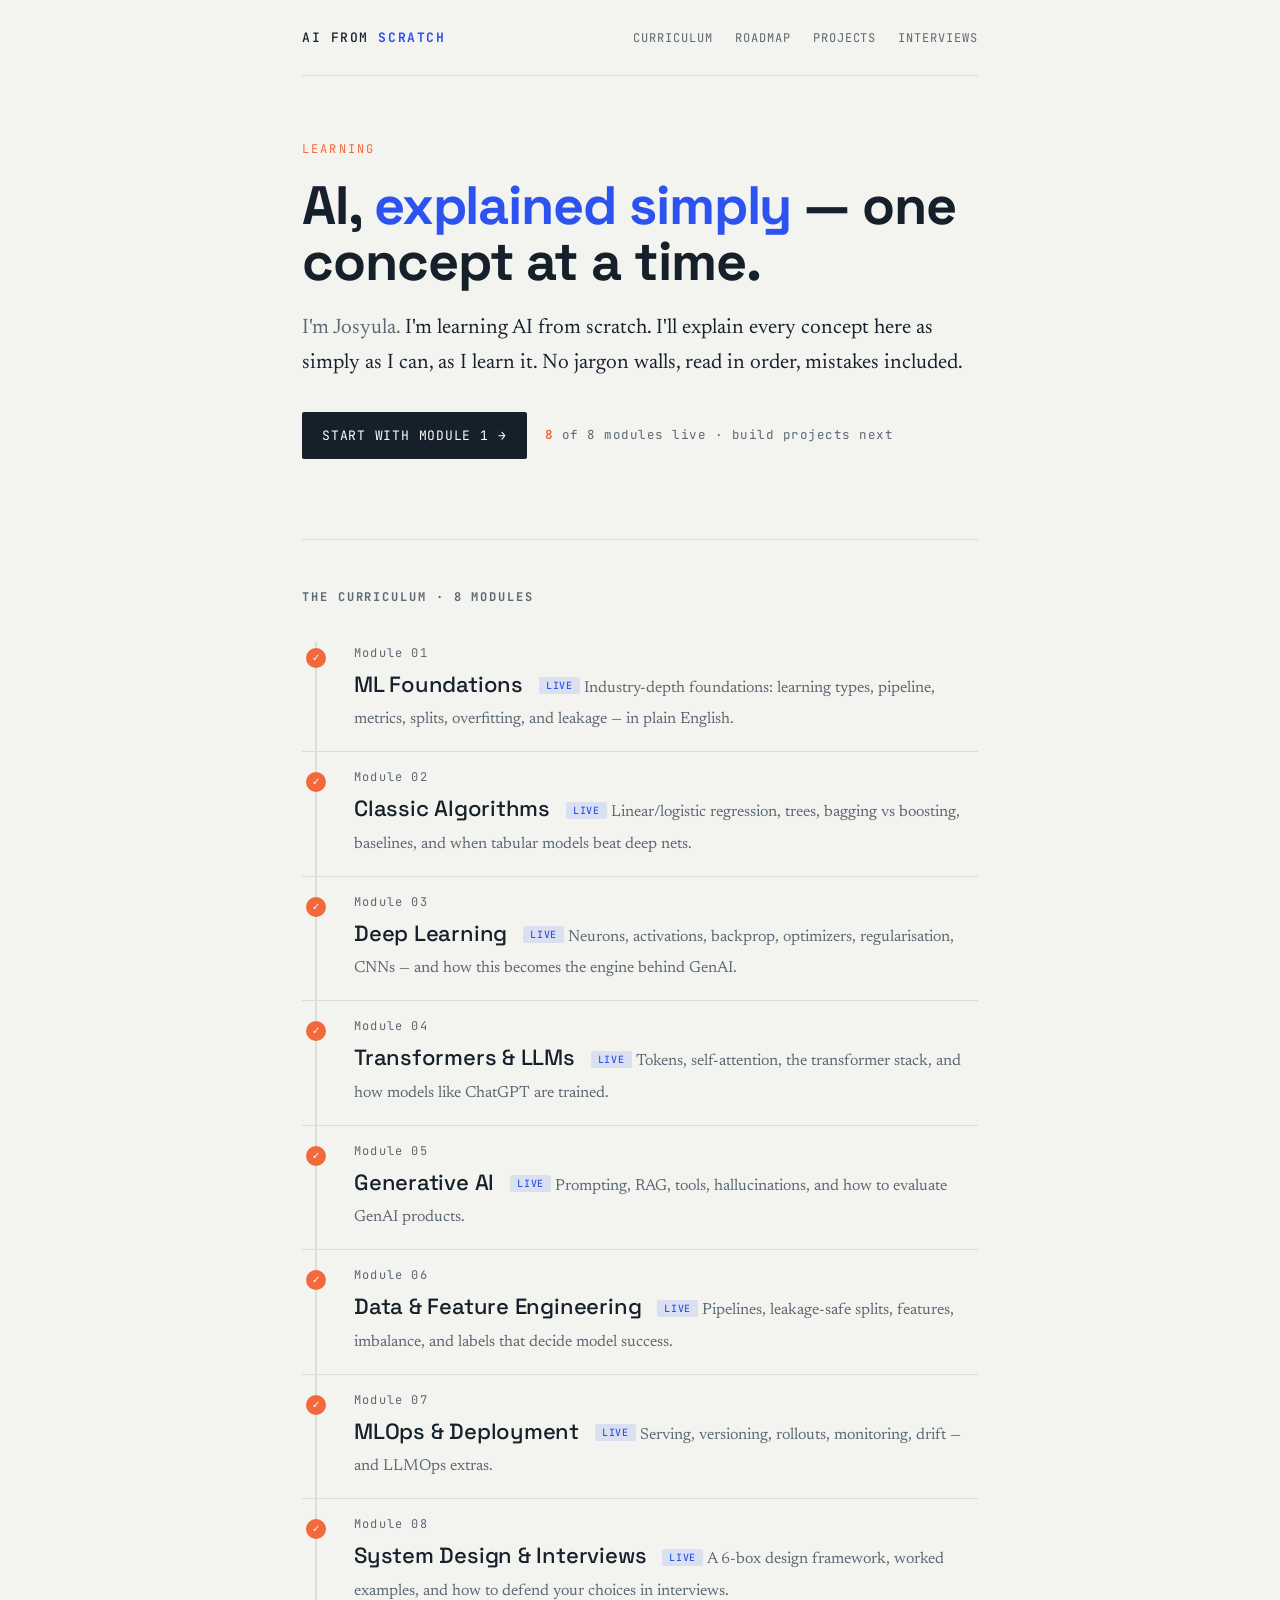
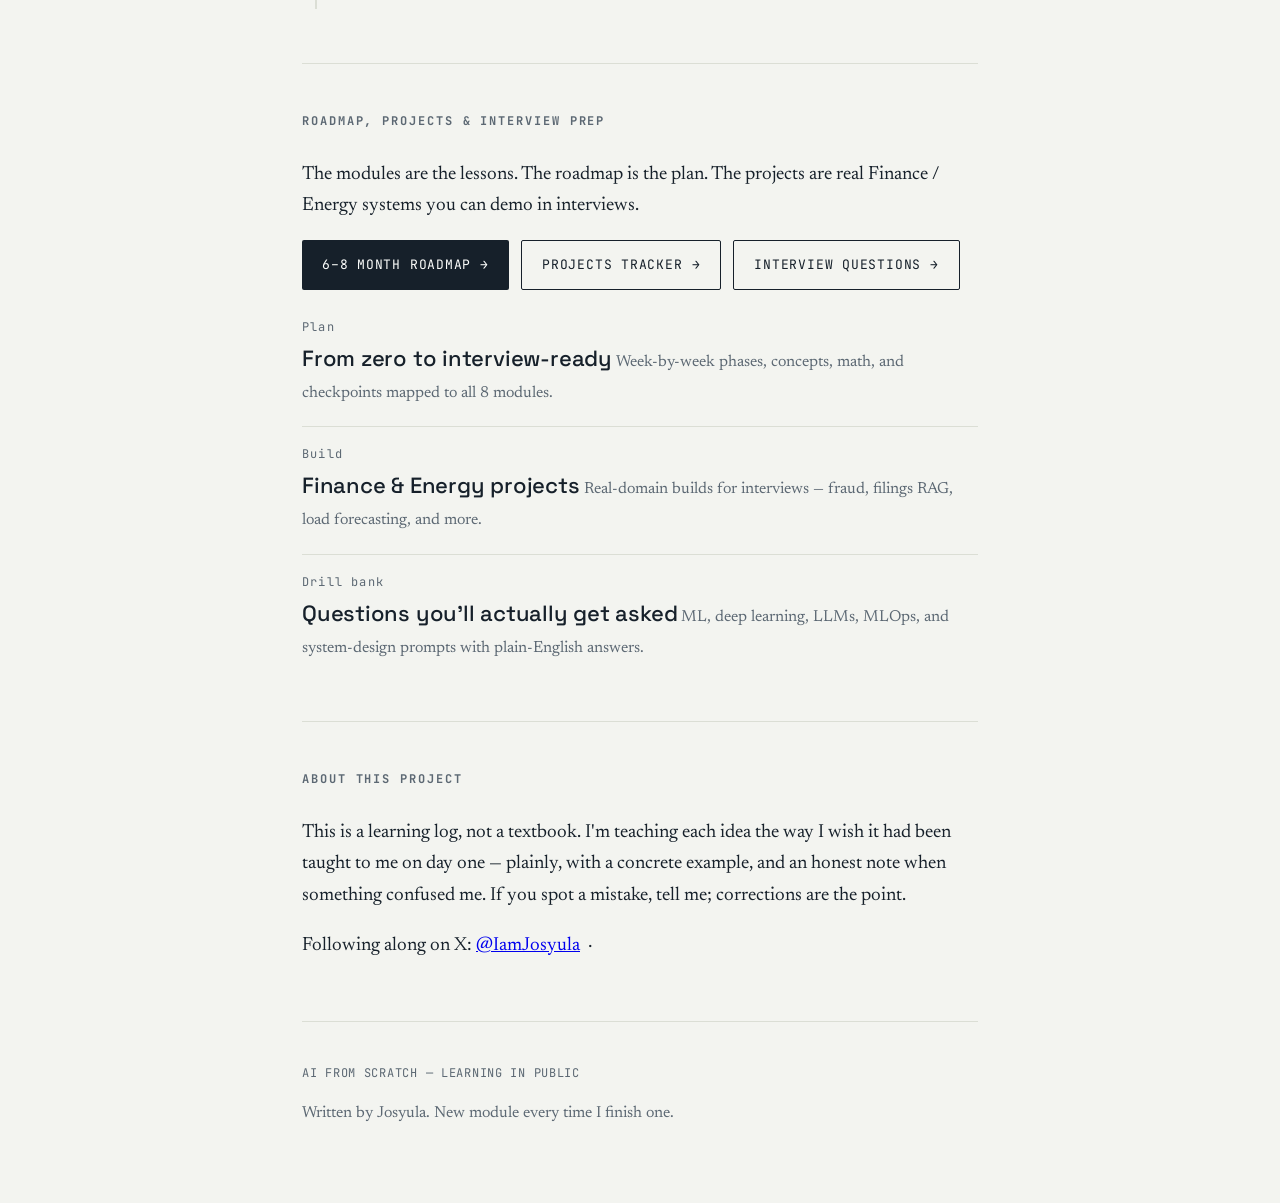
==== commit ef337a20: "Complete curriculum Modules 4–8 and mark all eight live Add Transformers/LLMs, Generative AI, Data &" ====
--- a/index.html
+++ b/index.html
@@ -34,7 +34,7 @@
     </p>
     <div class="hero-meta">
       <a class="cta" href="module-1.html">Start with Module 1 <span class="arr">→</span></a>
-      <span class="progress-pill"><b>3</b> of 8 modules live · new ones as I learn them</span>
+      <span class="progress-pill"><b>8</b> of 8 modules live · build projects next</span>
     </div>
   </section>
 
@@ -63,40 +63,40 @@
       <span class="mdesc">Neurons, activations, backprop, optimizers, regularisation, CNNs — and how this becomes the engine behind GenAI.</span>
     </a>
 
-    <span class="stop soon">
-      <span class="node">4</span>
+    <a class="stop live" href="module-4.html">
+      <span class="node">✓</span>
       <span class="mnum">Module 04</span>
-      <span class="mtitle">Transformers &amp; LLMs <span class="tag soon">Next</span></span>
-      <span class="mdesc">Attention, tokenization, and how a model like ChatGPT is actually trained.</span>
-    </span>
+      <span class="mtitle">Transformers &amp; LLMs <span class="tag live">Live</span></span>
+      <span class="mdesc">Tokens, self-attention, the transformer stack, and how models like ChatGPT are trained.</span>
+    </a>
 
-    <span class="stop soon">
-      <span class="node">5</span>
+    <a class="stop live" href="module-5.html">
+      <span class="node">✓</span>
       <span class="mnum">Module 05</span>
-      <span class="mtitle">Generative AI <span class="tag soon">Soon</span></span>
-      <span class="mdesc">GANs, diffusion, prompt engineering, RAG — and why models hallucinate.</span>
-    </span>
+      <span class="mtitle">Generative AI <span class="tag live">Live</span></span>
+      <span class="mdesc">Prompting, RAG, tools, hallucinations, and how to evaluate GenAI products.</span>
+    </a>
 
-    <span class="stop soon">
-      <span class="node">6</span>
+    <a class="stop live" href="module-6.html">
+      <span class="node">✓</span>
       <span class="mnum">Module 06</span>
-      <span class="mtitle">Data &amp; Feature Engineering <span class="tag soon">Soon</span></span>
-      <span class="mdesc">The pipeline that feeds every model, and why messy data beats clever code.</span>
-    </span>
+      <span class="mtitle">Data &amp; Feature Engineering <span class="tag live">Live</span></span>
+      <span class="mdesc">Pipelines, leakage-safe splits, features, imbalance, and labels that decide model success.</span>
+    </a>
 
-    <span class="stop soon">
-      <span class="node">7</span>
+    <a class="stop live" href="module-7.html">
+      <span class="node">✓</span>
       <span class="mnum">Module 07</span>
-      <span class="mtitle">MLOps &amp; Deployment <span class="tag soon">Soon</span></span>
-      <span class="mdesc">Serving, monitoring, and why models quietly rot in production.</span>
-    </span>
+      <span class="mtitle">MLOps &amp; Deployment <span class="tag live">Live</span></span>
+      <span class="mdesc">Serving, versioning, rollouts, monitoring, drift — and LLMOps extras.</span>
+    </a>
 
-    <span class="stop soon">
-      <span class="node">8</span>
+    <a class="stop live" href="module-8.html">
+      <span class="node">✓</span>
       <span class="mnum">Module 08</span>
-      <span class="mtitle">System Design &amp; Interviews <span class="tag soon">Soon</span></span>
-      <span class="mdesc">Putting it together — and the questions that actually come up in GenAI interviews.</span>
-    </span>
+      <span class="mtitle">System Design &amp; Interviews <span class="tag live">Live</span></span>
+      <span class="mdesc">A 6-box design framework, worked examples, and how to defend your choices in interviews.</span>
+    </a>
 
   </nav>
 
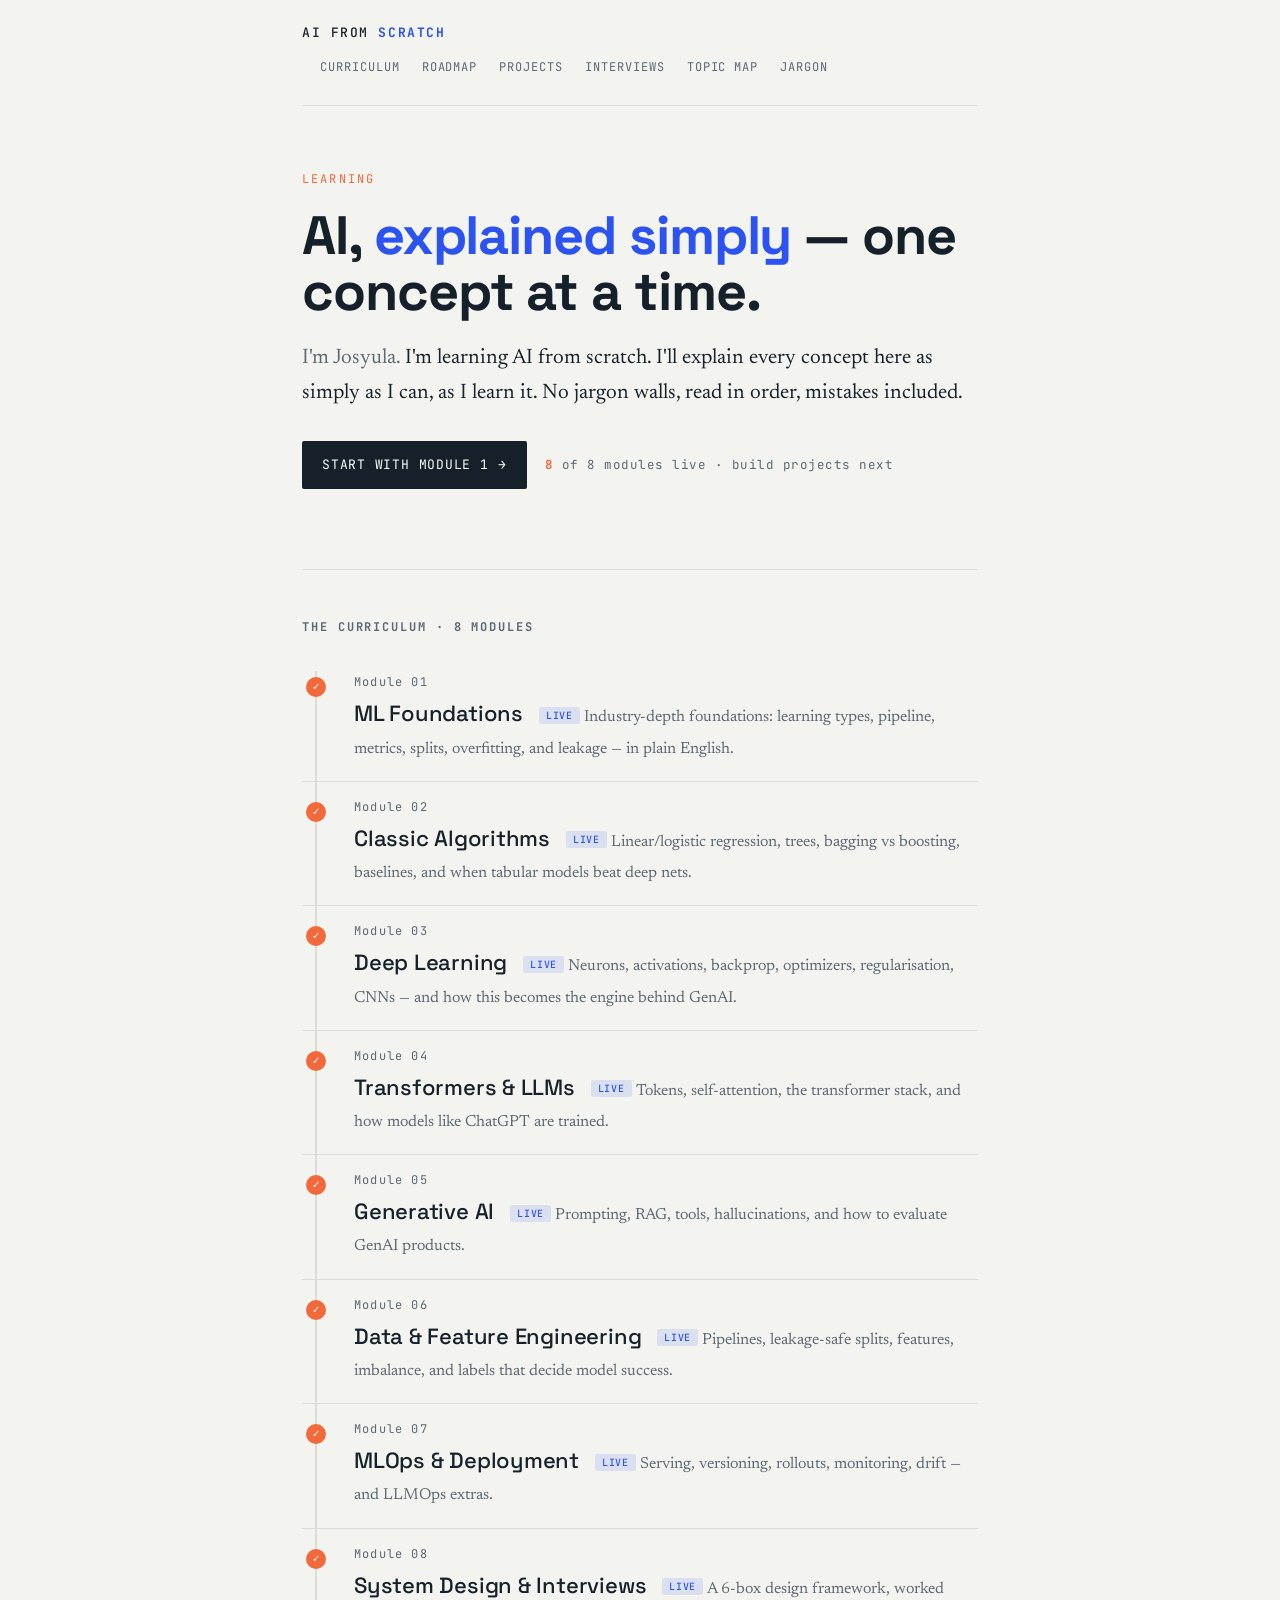
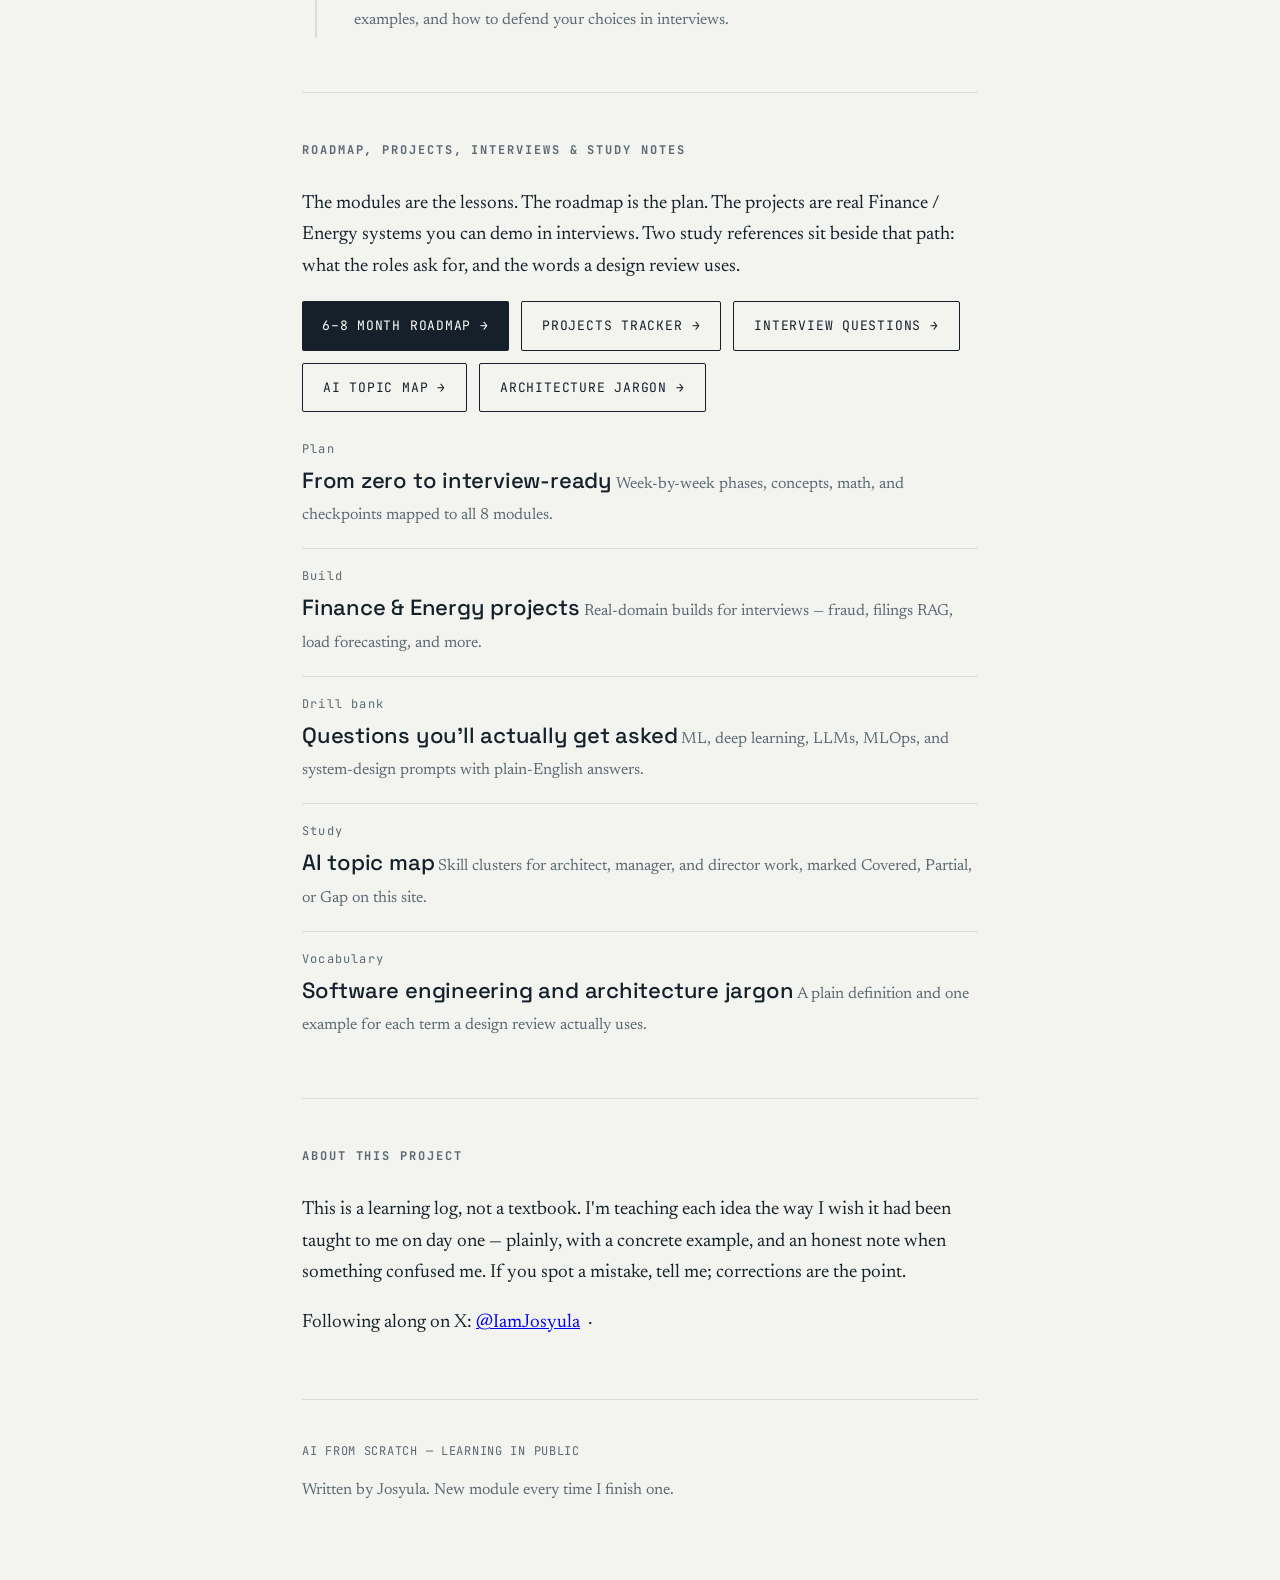
==== commit 91072828: "Publish the AI topic map and architecture jargon pages Add both study references to the shared nav a" ====
--- a/index.html
+++ b/index.html
@@ -23,6 +23,8 @@
       <a href="roadmap.html">Roadmap</a>
       <a href="projects.html">Projects</a>
       <a href="interview.html">Interviews</a>
+      <a href="ai-topic-map.html">Topic map</a>
+      <a href="architecture-jargon.html">Jargon</a>
     </nav>
   </header>
 
@@ -100,15 +102,18 @@
 
   </nav>
 
-  <h2 class="sec-label" id="plan">Roadmap, projects &amp; interview prep</h2>
+  <h2 class="sec-label" id="plan">Roadmap, projects, interviews &amp; study notes</h2>
   <p>
     The modules are the lessons. The roadmap is the plan. The projects are real Finance /
-    Energy systems you can demo in interviews.
+    Energy systems you can demo in interviews. Two study references sit beside that path:
+    what the roles ask for, and the words a design review uses.
   </p>
   <div class="cta-row">
     <a class="cta" href="roadmap.html">6–8 month roadmap <span class="arr">→</span></a>
     <a class="cta secondary" href="projects.html">Projects tracker <span class="arr">→</span></a>
     <a class="cta secondary" href="interview.html">Interview questions <span class="arr">→</span></a>
+    <a class="cta secondary" href="ai-topic-map.html">AI topic map <span class="arr">→</span></a>
+    <a class="cta secondary" href="architecture-jargon.html">Architecture jargon <span class="arr">→</span></a>
   </div>
   <div>
     <a class="link-block" href="roadmap.html">
@@ -125,6 +130,16 @@
       <span class="mnum">Drill bank</span>
       <span class="mtitle">Questions you’ll actually get asked</span>
       <span class="mdesc">ML, deep learning, LLMs, MLOps, and system-design prompts with plain-English answers.</span>
+    </a>
+    <a class="link-block" href="ai-topic-map.html">
+      <span class="mnum">Study</span>
+      <span class="mtitle">AI topic map</span>
+      <span class="mdesc">Skill clusters for architect, manager, and director work, marked Covered, Partial, or Gap on this site.</span>
+    </a>
+    <a class="link-block" href="architecture-jargon.html">
+      <span class="mnum">Vocabulary</span>
+      <span class="mtitle">Software engineering and architecture jargon</span>
+      <span class="mdesc">A plain definition and one example for each term a design review actually uses.</span>
     </a>
   </div>
 
--- a/styles.css
+++ b/styles.css
@@ -45,6 +45,7 @@
 /* ---------- top bar ---------- */
 .topbar {
   display: flex; align-items: baseline; justify-content: space-between;
+  flex-wrap: wrap; gap: 8px 16px;
   padding: 22px 0; border-bottom: 1px solid var(--line);
 }
 .brand {
@@ -318,6 +319,102 @@
   outline: 2px solid var(--accent); outline-offset: 3px; border-radius: 2px;
 }
 
+/* ---------- study pages (topic map, jargon) ---------- */
+.study-page article a { color: var(--accent); }
+.study-page article a:hover { text-decoration: underline; }
+.study-page h2[id],
+.study-page h3[id] { scroll-margin-top: 18px; }
+.study-page article a[href^="http"] { overflow-wrap: anywhere; }
+
+ol.toc { list-style: decimal; padding-left: 2.6em; }
+
+.term-index {
+  font-family: var(--mono);
+  font-size: 12.5px;
+  line-height: 1.8;
+  margin: 4px 0 10px;
+}
+.term-index a {
+  display: inline-block;
+  margin: 0 14px 2px 0;
+  text-decoration: none;
+}
+
+.table-scroll {
+  overflow-x: auto;
+  margin: 8px 0 22px;
+  border: 1px solid var(--line);
+  background: var(--surface);
+  -webkit-overflow-scrolling: touch;
+}
+table.study {
+  width: 100%;
+  border-collapse: collapse;
+  font-size: 15.5px;
+  line-height: 1.45;
+}
+table.topics { min-width: 880px; }
+table.study th,
+table.study td {
+  text-align: left;
+  vertical-align: top;
+  padding: 10px 12px;
+  border-bottom: 1px solid var(--line);
+}
+table.study tr:last-child td { border-bottom: none; }
+table.study th {
+  font-family: var(--mono);
+  font-size: 11px;
+  font-weight: 500;
+  letter-spacing: 0.08em;
+  text-transform: uppercase;
+  color: var(--muted);
+  background: var(--bg);
+}
+table.study td.c-id,
+table.study th.c-id {
+  font-family: var(--mono);
+  font-size: 12px;
+  white-space: nowrap;
+}
+table.study td.c-site,
+table.study th.c-site,
+table.study td.c-plan,
+table.study th.c-plan { white-space: nowrap; }
+
+.mark {
+  font-family: var(--mono);
+  font-size: 10px;
+  letter-spacing: 0.08em;
+  text-transform: uppercase;
+  padding: 2px 7px;
+  border-radius: 2px;
+  white-space: nowrap;
+}
+.mark.covered { background: rgba(44,83,240,.12); color: var(--accent); }
+.mark.partial { background: rgba(242,105,60,.14); color: var(--warm); }
+.mark.gap { background: rgba(92,104,115,.14); color: var(--muted); }
+.mark.rep {
+  text-transform: lowercase;
+  letter-spacing: 0.04em;
+  background: rgba(22,32,42,.08);
+  color: var(--ink);
+}
+
+.example {
+  border-left: 3px solid var(--line);
+  padding: 2px 0 2px 14px;
+  margin: -6px 0 22px;
+}
+.example strong {
+  font-family: var(--mono);
+  font-size: 12px;
+  letter-spacing: 0.08em;
+  text-transform: uppercase;
+  color: var(--warm);
+  font-weight: 500;
+}
+
 @media (max-width: 540px) {
   body { font-size: 18px; }
   .topbar { flex-wrap: wrap; gap: 10px; }
